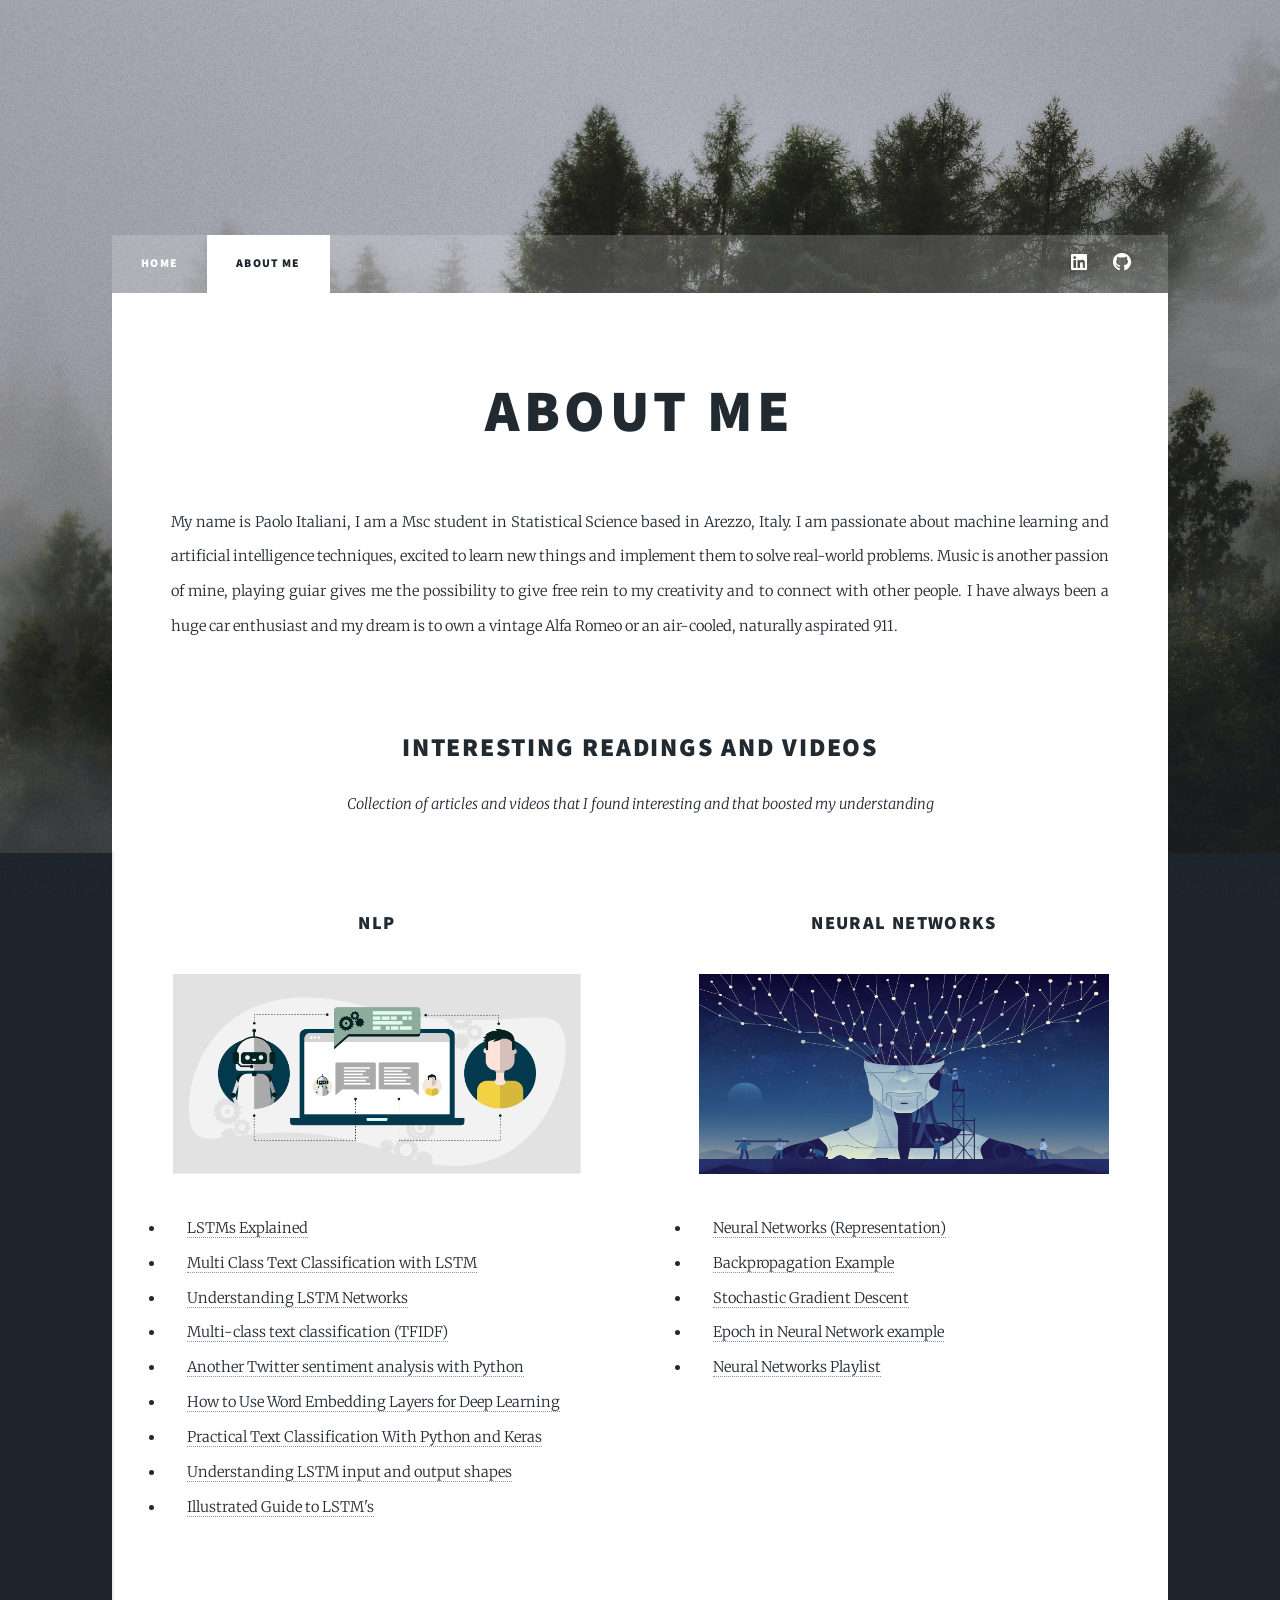
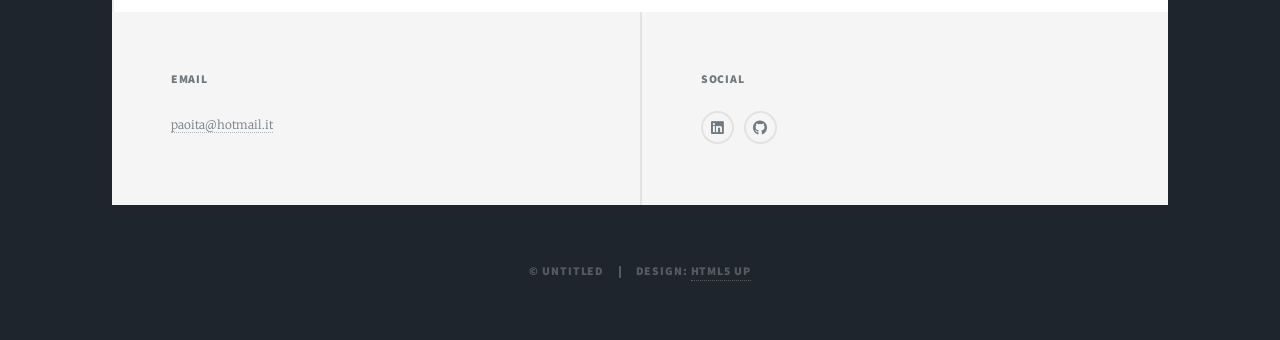
==== about_me.html @ e1da65ba "Add files via upload" ====
<!DOCTYPE HTML>
<html>
	<head>
		<title>About Me</title>
		<meta charset="utf-8" />
		<meta name="viewport" content="width=device-width, initial-scale=1, user-scalable=no" />
		<link rel="stylesheet" href="assets/css/main.css" />
		<noscript><link rel="stylesheet" href="assets/css/noscript.css" /></noscript>
	</head>
	<body class="is-preload">

		<!-- Wrapper -->
			<div id="wrapper">

				<!-- Header -->
					<header id="header">
						
					</header>

				<!-- Nav -->
					<nav id="nav">
						<ul class="links">
							<li><a href="index.html">home</a></li>
							<li  class="active"><a href="about_me.html">about me</a></li>
						</ul>
						<ul class="icons">
							<li><a href="https://www.linkedin.com/in/paolo-italiani-957913203/" class="icon brands fa-linkedin"><span class="label">Linkedin</span></a></li>
							<li><a href="https://github.com/paoloitaliani" class="icon brands fa-github"><span class="label">GitHub</span></a></li>
						</ul>
					</nav>

				<!-- Main -->
					<div id="main">

						<!-- Post -->
							<section class="post">
								<header class="major">
									
									<h2>About me</h2>
                                </header>

                                
                                <style>
                                    .img-container {
                                      text-align: center;
                                    }
                                </style>
                                <p>My name is Paolo Italiani, I am a Msc student in Statistical Science based in Arezzo, Italy. I am passionate about machine learning and artificial intelligence techniques, excited to learn new things and implement them to solve real-world problems. Music is another passion of mine,  playing guiar gives me the possibility to give free rein to my creativity and to connect with other people. I have always been a huge car enthusiast  and my dream is to own a vintage Alfa Romeo or an air-cooled, naturally aspirated 911.</p>
                                
                                
                                
                           </section>

                          

                           <header class="major">
									
                             <h2>interesting readings and videos</h2>
                             <p>Collection of articles and videos that I found interesting and that boosted my understanding</p>
                           </header>

					
						    <section class="posts">
                                
							
								<style>

									img {
										height: 200px; 
										
		
									}
								</style>

								<article>
									<header>
									
									
										
										<h3><a href="text_class.html">NLP<br />
										</a></h3>
									</header>
                                    <a href="#" class="image fit"><img src="images/NLP.png"  alt="" /></a>
                                    <div class="row">
                                        <div class="col-1-medium">
    
                                            
                                            <ul class="row">
                                                <li> <a href="https://medium.com/analytics-vidhya/lstms-explained-a-complete-technically-accurate-conceptual-guide-with-keras-2a650327e8f2">LSTMs Explained</a> </li>
                                                <li> <a href="https://towardsdatascience.com/multi-class-text-classification-with-lstm-using-tensorflow-2-0-d88627c10a35">Multi Class Text Classification with LSTM</a> </li>
                                                <li> <a href="http://colah.github.io/posts/2015-08-Understanding-LSTMs/">Understanding LSTM Networks</a> </li>
                                                <li> <a href="https://www.kaggle.com/selener/multi-class-text-classification-tfidf">Multi-class text classification (TFIDF)</a> </li>
                                                <li> <a href="https://towardsdatascience.com/another-twitter-sentiment-analysis-with-python-part-9-neural-networks-with-tfidf-vectors-using-d0b4af6be6d7">Another Twitter sentiment analysis with Python</a> </li>
                                                <li> <a href="https://machinelearningmastery.com/use-word-embedding-layers-deep-learning-keras/">How to Use Word Embedding Layers for Deep Learning</a> </li>
                                                <li> <a href="https://realpython.com/python-keras-text-classification/#what-is-a-word-embedding">Practical Text Classification With Python and Keras</a> </li>
                                                <li> <a href="https://www.youtube.com/watch?v=CcGf_Uo7NMw&list=LL&index=3&t=596s">Understanding LSTM input and output shapes</a> </li>
                                                <li> <a href="https://www.youtube.com/watch?v=8HyCNIVRbSU">Illustrated Guide to LSTM's</a> </li>
                                                
                                            </ul>
                                        </div>
                                    </div>  
									<ul class="actions special">
                                    </ul>
                                    
                                </article>
                                

                                
                               
								<article>
                                    

                                    <section class="post">
                                        
									<header>
										
										<h3><a href="#">neural networks</a></h3>
									</header>
                                    <a href="#" class="image fit"><img src="images/Neural_Networks.jpg"  alt="" /></a>
                                    <div class="row">
                                        <div class="col-1-medium">
    
                                            
                                            <ul class="row">
                                                <li> <a href="https://www.ritchieng.com/neural-networks-representation/">Neural Networks (Representation)</a> </li>
                                                <li> <a href="https://mattmazur.com/2015/03/17/a-step-by-step-backpropagation-example/">Backpropagation Example</a> </li>
                                                <li> <a href="https://www.youtube.com/watch?v=vMh0zPT0tLI&list=LL&index=5">Stochastic Gradient Descent</a> </li>
                                                <li> <a href="https://www.youtube.com/watch?v=N7_wT3y_8e4&list=LL&index=7">Epoch in Neural Network example</a> </li>


                                                <li> <a href="https://www.youtube.com/playlist?list=PLZHQObOWTQDNU6R1_67000Dx_ZCJB-3pi">Neural Networks Playlist</a></li>


                                            </ul>
                                        </div>
                                    </div>
									<ul class="actions special">
									</ul>
								</article>
								
							</section>

						

					
                    </div>
                    
                

				<!-- Footer -->
                <footer id="footer">
						
							
					
                    <section>
                        <h3>Email</h3>
                        <p><a href="#">paoita@hotmail.it</a></p>
                    </section>
                    <section>
                        <h3>Social</h3>
                        <ul class="icons alt">
                            <li><a href="https://www.linkedin.com/in/paolo-italiani-957913203/" class="icon brands alt fa-linkedin"><span class="label">Linkedin</span></a></li>
                            <li><a href="https://github.com/paoloitaliani" class="icon brands alt fa-github"><span class="label">GitHub</span></a></li>
                        </ul>
                    </section>
                </section>
            </footer>

        <!-- Copyright -->
            <div id="copyright">
                <ul><li>&copy; Untitled</li><li>Design: <a href="https://html5up.net">HTML5 UP</a></li></ul>
            </div>

    </div>

<!-- Scripts -->
    <script src="assets/js/jquery.min.js"></script>
    <script src="assets/js/jquery.scrollex.min.js"></script>
    <script src="assets/js/jquery.scrolly.min.js"></script>
    <script src="assets/js/browser.min.js"></script>
    <script src="assets/js/breakpoints.min.js"></script>
    <script src="assets/js/util.js"></script>
    <script src="assets/js/main.js"></script>
	</body>
</html>
---- assets/css/main.css ----
@import url(fontawesome-all.min.css);
@import url("https://fonts.googleapis.com/css?family=Merriweather:300,700,300italic,700italic|Source+Sans+Pro:900");

/*
	Massively by HTML5 UP
	html5up.net | @ajlkn
	Free for personal and commercial use under the CCA 3.0 license (html5up.net/license)
*/

html, body, div, span, applet, object,
iframe, h1, h2, h3, h4, h5, h6, p, blockquote,
pre, a, abbr, acronym, address, big, cite,
code, del, dfn, em, img, ins, kbd, q, s, samp,
small, strike, strong, sub, sup, tt, var, b,
u, i, center, dl, dt, dd, ol, ul, li, fieldset,
form, label, legend, table, caption, tbody,
tfoot, thead, tr, th, td, article, aside,
canvas, details, embed, figure, figcaption,
footer, header, hgroup, menu, nav, output, ruby,
section, summary, time, mark, audio, video {
	margin: 0;
	padding: 0;
	border: 0;
	font-size: 100%;
	font: inherit;
	vertical-align: baseline;}

article, aside, details, figcaption, figure,
footer, header, hgroup, menu, nav, section {
	display: block;}

body {
	line-height: 1;
}

ol, ul {
	list-style: none;
}

blockquote, q {
	quotes: none;
}

	blockquote:before, blockquote:after, q:before, q:after {
		content: '';
		content: none;
	}

table {
	border-collapse: collapse;
	border-spacing: 0;
}

body {
	-webkit-text-size-adjust: none;
}

mark {
	background-color: transparent;
	color: inherit;
}

input::-moz-focus-inner {
	border: 0;
	padding: 0;
}

input, select, textarea {
	-moz-appearance: none;
	-webkit-appearance: none;
	-ms-appearance: none;
	appearance: none;
}

/* Basic */

	@-ms-viewport {
		width: device-width;
	}

	body {
		-ms-overflow-style: scrollbar;
	}

	@media screen and (max-width: 480px) {

		html, body {
			min-width: 320px;
		}

	}

	html {
		box-sizing: border-box;
	}

	*, *:before, *:after {
		box-sizing: inherit;
	}

	body {
		background-color: #1e252d;
	}

		body.is-preload *, body.is-preload *:before, body.is-preload *:after {
			-moz-animation: none !important;
			-webkit-animation: none !important;
			-ms-animation: none !important;
			animation: none !important;
			-moz-transition: none !important;
			-webkit-transition: none !important;
			-ms-transition: none !important;
			transition: none !important;
		}

/* Type */

	html {
		font-size: 16pt;
	}

		@media screen and (max-width: 1680px) {

			html {
				font-size: 12pt;
			}

		}

		@media screen and (max-width: 1280px) {

			html {
				font-size: 11pt;
			}

		}

		@media screen and (max-width: 360px) {

			html {
				font-size: 10pt;
			}

		}

	body {
		color: #212931;
	}

	body, input, select, textarea {
		font-family: "Merriweather", Georgia, serif;
		font-weight: 300;
		font-size: 1rem;
		line-height: 2.375;
	}

	a {
		-moz-transition: color 0.2s ease-in-out, background-color 0.2s ease-in-out, border-color 0.2s ease-in-out, box-shadow 0.2s ease-in-out;
		-webkit-transition: color 0.2s ease-in-out, background-color 0.2s ease-in-out, border-color 0.2s ease-in-out, box-shadow 0.2s ease-in-out;
		-ms-transition: color 0.2s ease-in-out, background-color 0.2s ease-in-out, border-color 0.2s ease-in-out, box-shadow 0.2s ease-in-out;
		transition: color 0.2s ease-in-out, background-color 0.2s ease-in-out, border-color 0.2s ease-in-out, box-shadow 0.2s ease-in-out;
		border-bottom: dotted 1px;
		text-decoration: none;
	}

		a:hover {
			border-bottom-color: transparent;
		}

	strong, b {
		font-weight: 600;
	}

	em, i {
		font-style: italic;
	}

	p {
		text-align: justify;
		margin: 0 0 2rem 0;
	}

	h1, h2, h3, h4, h5, h6 {
		font-family: "Source Sans Pro", Helvetica, sans-serif;
		font-weight: 900;
		line-height: 1.5;
		letter-spacing: 0.075em;
		text-transform: uppercase;
		margin: 0 0 1rem 0;
	}

		h1 a, h2 a, h3 a, h4 a, h5 a, h6 a {
			border-bottom: 0;
			color: inherit;
			text-decoration: none;
		}

	h1 {
		font-size: 4rem;
		line-height: 1.1;
		margin: 0 0 2rem 0;
	}

	h2 {
		font-size: 1.75rem;
		line-height: 1.3;
		margin: 0 0 1.5rem 0;
	}

	h3 {
		font-size: 1.25rem;
		margin: 0 0 1.5rem 0;
	}

	h4 {
		font-size: 1rem;
	}

	h5 {
		font-size: 0.9rem;
	}

	h6 {
		font-size: 0.8rem;
	}

	sub {
		font-size: 0.8rem;
		position: relative;
		top: 0.5rem;
	}

	sup {
		font-size: 0.8rem;
		position: relative;
		top: -0.5rem;
	}

	blockquote {
		border-left: solid 4px;
		font-style: italic;
		margin: 0 0 2rem 0;
		padding: 0.5rem 0 0.5rem 2rem;
	}

	code {
		border: solid 2px;
		font-family: "Courier New", monospace;
		font-size: 0.9rem;
		margin: 0 0.25rem;
		padding: 0.25rem 0.65rem;
	}

	pre {
		-webkit-overflow-scrolling: touch;
		font-family: "Courier New", monospace;
		font-size: 0.9rem;
		margin: 0 0 2rem 0;
	}

		pre code {
			display: block;
			line-height: 1.75;
			padding: 1rem 1.5rem;
			overflow-x: auto;
		}

	hr {
		border: 0;
		border-bottom: solid 2px;
		margin: 3rem 0;
	}

		hr.major {
			margin: 5rem 0;
		}

	.align-left {
		text-align: left;
	}

	.align-center {
		text-align: center;
	}

	.align-right {
		text-align: right;
	}

	input, select, textarea {
		color: #212931;
	}

	a {
		color: #212931;
		border-bottom-color: rgba(33, 41, 49, 0.5);
	}

		a:hover {
			border-bottom-color: transparent;
			color: #18bfef !important;
		}

	strong, b {
		color: #212931;
	}

	h1, h2, h3, h4, h5, h6 {
		color: #212931;
	}

	blockquote {
		border-left-color: #eeeeee;
	}

	code {
		background: rgba(220, 220, 220, 0.25);
		border-color: #eeeeee;
	}

	hr {
		border-bottom-color: #eeeeee;
	}

/* Row */

	.row {
		display: flex;
		flex-wrap: wrap;
		box-sizing: border-box;
		align-items: stretch;
	}

		.row > * {
			box-sizing: border-box;
		}

		.row.gtr-uniform > * > :last-child {
			margin-bottom: 0;
		}

		.row.aln-left {
			justify-content: flex-start;
		}

		.row.aln-center {
			justify-content: center;
		}

		.row.aln-right {
			justify-content: flex-end;
		}

		.row.aln-top {
			align-items: flex-start;
		}

		.row.aln-middle {
			align-items: center;
		}

		.row.aln-bottom {
			align-items: flex-end;
		}

		.row > .imp {
			order: -1;
		}

		

		.row.gtr-0 {
			margin-top: 0;
			margin-left: 0rem;
		}

			.row.gtr-0 > * {
				padding: 0 0 0 0rem;
			}

			.row.gtr-0.gtr-uniform {
				margin-top: 0rem;
			}

				.row.gtr-0.gtr-uniform > * {
					padding-top: 0rem;
				}

		.row.gtr-25 {
			margin-top: 0;
			margin-left: -0.375rem;
		}

			.row.gtr-25 > * {
				padding: 0 0 0 0.375rem;
			}

			.row.gtr-25.gtr-uniform {
				margin-top: -0.375rem;
			}

				.row.gtr-25.gtr-uniform > * {
					padding-top: 0.375rem;
				}

		.row.gtr-50 {
			margin-top: 0;
			margin-left: -0.75rem;
		}

			.row.gtr-50 > * {
				padding: 0 0 0 0.75rem;
			}

			.row.gtr-50.gtr-uniform {
				margin-top: -0.75rem;
			}

				.row.gtr-50.gtr-uniform > * {
					padding-top: 0.75rem;
				}

		.row {
			margin-top: 0;
			margin-left: -1.5rem;
		}

			.row > * {
				padding: 0 0 0 1.5rem;
			}

			.row.gtr-uniform {
				margin-top: -1.5rem;
			}

				.row.gtr-uniform > * {
					padding-top: 1.5rem;
				}

		.row.gtr-150 {
			margin-top: 0;
			margin-left: -2.25rem;
		}

			.row.gtr-150 > * {
				padding: 0 0 0 2.25rem;
			}

			.row.gtr-150.gtr-uniform {
				margin-top: -2.25rem;
			}

				.row.gtr-150.gtr-uniform > * {
					padding-top: 2.25rem;
				}

		.row.gtr-200 {
			margin-top: 0;
			margin-left: -3rem;
		}

			.row.gtr-200 > * {
				padding: 0 0 0 3rem;
			}

			.row.gtr-200.gtr-uniform {
				margin-top: -3rem;
			}

				.row.gtr-200.gtr-uniform > * {
					padding-top: 3rem;
				}

		@media screen and (max-width: 1680px) {

			.row {
				display: flex;
				flex-wrap: wrap;
				box-sizing: border-box;
				align-items: stretch;
			}

				.row > * {
					box-sizing: border-box;
				}

				.row.gtr-uniform > * > :last-child {
					margin-bottom: 0;
				}

				.row.aln-left {
					justify-content: flex-start;
				}

				.row.aln-center {
					justify-content: center;
				}

				.row.aln-right {
					justify-content: flex-end;
				}

				.row.aln-top {
					align-items: flex-start;
				}

				.row.aln-middle {
					align-items: center;
				}

				.row.aln-bottom {
					align-items: flex-end;
				}

				.row > .imp-xlarge {
					order: -1;
				}

				.row > .col-1-xlarge {
					width: 8.33333%;
				}

				.row > .off-1-xlarge {
					margin-left: 8.33333%;
				}

				.row > .col-2-xlarge {
					width: 16.66667%;
				}

				.row > .off-2-xlarge {
					margin-left: 16.66667%;
				}

				.row > .col-3-xlarge {
					width: 25%;
				}

				.row > .off-3-xlarge {
					margin-left: 25%;
				}

				.row > .col-4-xlarge {
					width: 33.33333%;
				}

				.row > .off-4-xlarge {
					margin-left: 33.33333%;
				}

				.row > .col-5-xlarge {
					width: 41.66667%;
				}

				.row > .off-5-xlarge {
					margin-left: 41.66667%;
				}

				.row > .col-6-xlarge {
					width: 50%;
				}

				.row > .off-6-xlarge {
					margin-left: 50%;
				}

				.row > .col-7-xlarge {
					width: 58.33333%;
				}

				.row > .off-7-xlarge {
					margin-left: 58.33333%;
				}

				.row > .col-8-xlarge {
					width: 66.66667%;
				}

				.row > .off-8-xlarge {
					margin-left: 66.66667%;
				}

				.row > .col-9-xlarge {
					width: 75%;
				}

				.row > .off-9-xlarge {
					margin-left: 75%;
				}

				.row > .col-10-xlarge {
					width: 83.33333%;
				}

				.row > .off-10-xlarge {
					margin-left: 83.33333%;
				}

				.row > .col-11-xlarge {
					width: 91.66667%;
				}

				.row > .off-11-xlarge {
					margin-left: 91.66667%;
				}

				.row > .col-12-xlarge {
					width: 100%;
				}

				.row > .off-12-xlarge {
					margin-left: 100%;
				}

				.row.gtr-0 {
					margin-top: 0;
					margin-left: 0rem;
				}

					.row.gtr-0 > * {
						padding: 0 0 0 0rem;
					}

					.row.gtr-0.gtr-uniform {
						margin-top: 0rem;
					}

						.row.gtr-0.gtr-uniform > * {
							padding-top: 0rem;
						}

				.row.gtr-25 {
					margin-top: 0;
					margin-left: -0.375rem;
				}

					.row.gtr-25 > * {
						padding: 0 0 0 0.375rem;
					}

					.row.gtr-25.gtr-uniform {
						margin-top: -0.375rem;
					}

						.row.gtr-25.gtr-uniform > * {
							padding-top: 0.375rem;
						}

				.row.gtr-50 {
					margin-top: 0;
					margin-left: -0.75rem;
				}

					.row.gtr-50 > * {
						padding: 0 0 0 0.75rem;
					}

					.row.gtr-50.gtr-uniform {
						margin-top: -0.75rem;
					}

						.row.gtr-50.gtr-uniform > * {
							padding-top: 0.75rem;
						}

				.row {
					margin-top: 0;
					margin-left: -1.5rem;
				}

					.row > * {
						padding: 0 0 0 1.5rem;
					}

					.row.gtr-uniform {
						margin-top: -1.5rem;
					}

						.row.gtr-uniform > * {
							padding-top: 1.5rem;
						}

				.row.gtr-150 {
					margin-top: 0;
					margin-left: -2.25rem;
				}

					.row.gtr-150 > * {
						padding: 0 0 0 2.25rem;
					}

					.row.gtr-150.gtr-uniform {
						margin-top: -2.25rem;
					}

						.row.gtr-150.gtr-uniform > * {
							padding-top: 2.25rem;
						}

				.row.gtr-200 {
					margin-top: 0;
					margin-left: -3rem;
				}

					.row.gtr-200 > * {
						padding: 0 0 0 3rem;
					}

					.row.gtr-200.gtr-uniform {
						margin-top: -3rem;
					}

						.row.gtr-200.gtr-uniform > * {
							padding-top: 3rem;
						}

		}

		@media screen and (max-width: 1280px) {

			.row {
				display: flex;
				flex-wrap: wrap;
				box-sizing: border-box;
				align-items: stretch;
			}

				.row > * {
					box-sizing: border-box;
				}

				.row.gtr-uniform > * > :last-child {
					margin-bottom: 0;
				}

				.row.aln-left {
					justify-content: flex-start;
				}

				.row.aln-center {
					justify-content: center;
				}

				.row.aln-right {
					justify-content: flex-end;
				}

				.row.aln-top {
					align-items: flex-start;
				}

				.row.aln-middle {
					align-items: center;
				}

				.row.aln-bottom {
					align-items: flex-end;
				}

				.row > .imp-large {
					order: -1;
				}

				.row > .col-1-large {
					width: 8.33333%;
				}

				.row > .off-1-large {
					margin-left: 8.33333%;
				}

				.row > .col-2-large {
					width: 16.66667%;
				}

				.row > .off-2-large {
					margin-left: 16.66667%;
				}

				.row > .col-3-large {
					width: 25%;
				}

				.row > .off-3-large {
					margin-left: 25%;
				}

				.row > .col-4-large {
					width: 33.33333%;
				}

				.row > .off-4-large {
					margin-left: 33.33333%;
				}

				.row > .col-5-large {
					width: 41.66667%;
				}

				.row > .off-5-large {
					margin-left: 41.66667%;
				}

				.row > .col-6-large {
					width: 50%;
				}

				.row > .off-6-large {
					margin-left: 50%;
				}

				.row > .col-7-large {
					width: 58.33333%;
				}

				.row > .off-7-large {
					margin-left: 58.33333%;
				}

				.row > .col-8-large {
					width: 66.66667%;
				}

				.row > .off-8-large {
					margin-left: 66.66667%;
				}

				.row > .col-9-large {
					width: 75%;
				}

				.row > .off-9-large {
					margin-left: 75%;
				}

				.row > .col-10-large {
					width: 83.33333%;
				}

				.row > .off-10-large {
					margin-left: 83.33333%;
				}

				.row > .col-11-large {
					width: 91.66667%;
				}

				.row > .off-11-large {
					margin-left: 91.66667%;
				}

				.row > .col-12-large {
					width: 100%;
				}

				.row > .off-12-large {
					margin-left: 100%;
				}

				.row.gtr-0 {
					margin-top: 0;
					margin-left: 0rem;
				}

					.row.gtr-0 > * {
						padding: 0 0 0 0rem;
					}

					.row.gtr-0.gtr-uniform {
						margin-top: 0rem;
					}

						.row.gtr-0.gtr-uniform > * {
							padding-top: 0rem;
						}

				.row.gtr-25 {
					margin-top: 0;
					margin-left: -0.375rem;
				}

					.row.gtr-25 > * {
						padding: 0 0 0 0.375rem;
					}

					.row.gtr-25.gtr-uniform {
						margin-top: -0.375rem;
					}

						.row.gtr-25.gtr-uniform > * {
							padding-top: 0.375rem;
						}

				.row.gtr-50 {
					margin-top: 0;
					margin-left: -0.75rem;
				}

					.row.gtr-50 > * {
						padding: 0 0 0 0.75rem;
					}

					.row.gtr-50.gtr-uniform {
						margin-top: -0.75rem;
					}

						.row.gtr-50.gtr-uniform > * {
							padding-top: 0.75rem;
						}

				.row {
					margin-top: 0;
					margin-left: -1.5rem;
				}

					.row > * {
						padding: 0 0 0 1.5rem;
					}

					.row.gtr-uniform {
						margin-top: -1.5rem;
					}

						.row.gtr-uniform > * {
							padding-top: 1.5rem;
						}

				.row.gtr-150 {
					margin-top: 0;
					margin-left: -2.25rem;
				}

					.row.gtr-150 > * {
						padding: 0 0 0 2.25rem;
					}

					.row.gtr-150.gtr-uniform {
						margin-top: -2.25rem;
					}

						.row.gtr-150.gtr-uniform > * {
							padding-top: 2.25rem;
						}

				.row.gtr-200 {
					margin-top: 0;
					margin-left: -3rem;
				}

					.row.gtr-200 > * {
						padding: 0 0 0 3rem;
					}

					.row.gtr-200.gtr-uniform {
						margin-top: -3rem;
					}

						.row.gtr-200.gtr-uniform > * {
							padding-top: 3rem;
						}

		}

		@media screen and (max-width: 980px) {

			.row {
				display: flex;
				flex-wrap: wrap;
				box-sizing: border-box;
				align-items: stretch;
			}

				.row > * {
					box-sizing: border-box;
				}

				.row.gtr-uniform > * > :last-child {
					margin-bottom: 0;
				}

				.row.aln-left {
					justify-content: flex-start;
				}

				.row.aln-center {
					justify-content: center;
				}

				.row.aln-right {
					justify-content: flex-end;
				}

				.row.aln-top {
					align-items: flex-start;
				}

				.row.aln-middle {
					align-items: center;
				}

				.row.aln-bottom {
					align-items: flex-end;
				}

				.row > .imp-medium {
					order: -1;
				}

				.row > .col-1-medium {
					width: 8.33333%;
				}

				.row > .off-1-medium {
					margin-left: 8.33333%;
				}

				.row > .col-2-medium {
					width: 16.66667%;
				}

				.row > .off-2-medium {
					margin-left: 16.66667%;
				}

				.row > .col-3-medium {
					width: 25%;
				}

				.row > .off-3-medium {
					margin-left: 25%;
				}

				.row > .col-4-medium {
					width: 33.33333%;
				}

				.row > .off-4-medium {
					margin-left: 33.33333%;
				}

				.row > .col-5-medium {
					width: 41.66667%;
				}

				.row > .off-5-medium {
					margin-left: 41.66667%;
				}

				.row > .col-6-medium {
					width: 50%;
				}

				.row > .off-6-medium {
					margin-left: 50%;
				}

				.row > .col-7-medium {
					width: 58.33333%;
				}

				.row > .off-7-medium {
					margin-left: 58.33333%;
				}

				.row > .col-8-medium {
					width: 66.66667%;
				}

				.row > .off-8-medium {
					margin-left: 66.66667%;
				}

				.row > .col-9-medium {
					width: 75%;
				}

				.row > .off-9-medium {
					margin-left: 75%;
				}

				.row > .col-10-medium {
					width: 83.33333%;
				}

				.row > .off-10-medium {
					margin-left: 83.33333%;
				}

				.row > .col-11-medium {
					width: 91.66667%;
				}

				.row > .off-11-medium {
					margin-left: 91.66667%;
				}

				.row > .col-12-medium {
					width: 100%;
				}

				.row > .off-12-medium {
					margin-left: 100%;
				}

				.row.gtr-0 {
					margin-top: 0;
					margin-left: 0rem;
				}

					.row.gtr-0 > * {
						padding: 0 0 0 0rem;
					}

					.row.gtr-0.gtr-uniform {
						margin-top: 0rem;
					}

						.row.gtr-0.gtr-uniform > * {
							padding-top: 0rem;
						}

				.row.gtr-25 {
					margin-top: 0;
					margin-left: -0.375rem;
				}

					.row.gtr-25 > * {
						padding: 0 0 0 0.375rem;
					}

					.row.gtr-25.gtr-uniform {
						margin-top: -0.375rem;
					}

						.row.gtr-25.gtr-uniform > * {
							padding-top: 0.375rem;
						}

				.row.gtr-50 {
					margin-top: 0;
					margin-left: -0.75rem;
				}

					.row.gtr-50 > * {
						padding: 0 0 0 0.75rem;
					}

					.row.gtr-50.gtr-uniform {
						margin-top: -0.75rem;
					}

						.row.gtr-50.gtr-uniform > * {
							padding-top: 0.75rem;
						}

				.row {
					margin-top: 0;
					margin-left: -1.5rem;
				}

					.row > * {
						padding: 0 0 0 1.5rem;
					}

					.row.gtr-uniform {
						margin-top: -1.5rem;
					}

						.row.gtr-uniform > * {
							padding-top: 1.5rem;
						}

				.row.gtr-150 {
					margin-top: 0;
					margin-left: -2.25rem;
				}

					.row.gtr-150 > * {
						padding: 0 0 0 2.25rem;
					}

					.row.gtr-150.gtr-uniform {
						margin-top: -2.25rem;
					}

						.row.gtr-150.gtr-uniform > * {
							padding-top: 2.25rem;
						}

				.row.gtr-200 {
					margin-top: 0;
					margin-left: -3rem;
				}

					.row.gtr-200 > * {
						padding: 0 0 0 3rem;
					}

					.row.gtr-200.gtr-uniform {
						margin-top: -3rem;
					}

						.row.gtr-200.gtr-uniform > * {
							padding-top: 3rem;
						}

		}

		@media screen and (max-width: 736px) {

			.row {
				display: flex;
				flex-wrap: wrap;
				box-sizing: border-box;
				align-items: stretch;
			}

				.row > * {
					box-sizing: border-box;
				}

				.row.gtr-uniform > * > :last-child {
					margin-bottom: 0;
				}

				.row.aln-left {
					justify-content: flex-start;
				}

				.row.aln-center {
					justify-content: center;
				}

				.row.aln-right {
					justify-content: flex-end;
				}

				.row.aln-top {
					align-items: flex-start;
				}

				.row.aln-middle {
					align-items: center;
				}

				.row.aln-bottom {
					align-items: flex-end;
				}

				.row > .imp-small {
					order: -1;
				}

				.row > .col-1-small {
					width: 8.33333%;
				}

				.row > .off-1-small {
					margin-left: 8.33333%;
				}

				.row > .col-2-small {
					width: 16.66667%;
				}

				.row > .off-2-small {
					margin-left: 16.66667%;
				}

				.row > .col-3-small {
					width: 25%;
				}

				.row > .off-3-small {
					margin-left: 25%;
				}

				.row > .col-4-small {
					width: 33.33333%;
				}

				.row > .off-4-small {
					margin-left: 33.33333%;
				}

				.row > .col-5-small {
					width: 41.66667%;
				}

				.row > .off-5-small {
					margin-left: 41.66667%;
				}

				.row > .col-6-small {
					width: 50%;
				}

				.row > .off-6-small {
					margin-left: 50%;
				}

				.row > .col-7-small {
					width: 58.33333%;
				}

				.row > .off-7-small {
					margin-left: 58.33333%;
				}

				.row > .col-8-small {
					width: 66.66667%;
				}

				.row > .off-8-small {
					margin-left: 66.66667%;
				}

				.row > .col-9-small {
					width: 75%;
				}

				.row > .off-9-small {
					margin-left: 75%;
				}

				.row > .col-10-small {
					width: 83.33333%;
				}

				.row > .off-10-small {
					margin-left: 83.33333%;
				}

				.row > .col-11-small {
					width: 91.66667%;
				}

				.row > .off-11-small {
					margin-left: 91.66667%;
				}

				.row > .col-12-small {
					width: 100%;
				}

				.row > .off-12-small {
					margin-left: 100%;
				}

				.row.gtr-0 {
					margin-top: 0;
					margin-left: 0rem;
				}

					.row.gtr-0 > * {
						padding: 0 0 0 0rem;
					}

					.row.gtr-0.gtr-uniform {
						margin-top: 0rem;
					}

						.row.gtr-0.gtr-uniform > * {
							padding-top: 0rem;
						}

				.row.gtr-25 {
					margin-top: 0;
					margin-left: -0.375rem;
				}

					.row.gtr-25 > * {
						padding: 0 0 0 0.375rem;
					}

					.row.gtr-25.gtr-uniform {
						margin-top: -0.375rem;
					}

						.row.gtr-25.gtr-uniform > * {
							padding-top: 0.375rem;
						}

				.row.gtr-50 {
					margin-top: 0;
					margin-left: -0.75rem;
				}

					.row.gtr-50 > * {
						padding: 0 0 0 0.75rem;
					}

					.row.gtr-50.gtr-uniform {
						margin-top: -0.75rem;
					}

						.row.gtr-50.gtr-uniform > * {
							padding-top: 0.75rem;
						}

				.row {
					margin-top: 0;
					margin-left: -1.5rem;
				}

					.row > * {
						padding: 0 0 0 1.5rem;
					}

					.row.gtr-uniform {
						margin-top: -1.5rem;
					}

						.row.gtr-uniform > * {
							padding-top: 1.5rem;
						}

				.row.gtr-150 {
					margin-top: 0;
					margin-left: -2.25rem;
				}

					.row.gtr-150 > * {
						padding: 0 0 0 2.25rem;
					}

					.row.gtr-150.gtr-uniform {
						margin-top: -2.25rem;
					}

						.row.gtr-150.gtr-uniform > * {
							padding-top: 2.25rem;
						}

				.row.gtr-200 {
					margin-top: 0;
					margin-left: -3rem;
				}

					.row.gtr-200 > * {
						padding: 0 0 0 3rem;
					}

					.row.gtr-200.gtr-uniform {
						margin-top: -3rem;
					}

						.row.gtr-200.gtr-uniform > * {
							padding-top: 3rem;
						}

		}

		@media screen and (max-width: 480px) {

			.row {
				display: flex;
				flex-wrap: wrap;
				box-sizing: border-box;
				align-items: stretch;
			}

				.row > * {
					box-sizing: border-box;
				}

				.row.gtr-uniform > * > :last-child {
					margin-bottom: 0;
				}

				.row.aln-left {
					justify-content: flex-start;
				}

				.row.aln-center {
					justify-content: center;
				}

				.row.aln-right {
					justify-content: flex-end;
				}

				.row.aln-top {
					align-items: flex-start;
				}

				.row.aln-middle {
					align-items: center;
				}

				.row.aln-bottom {
					align-items: flex-end;
				}

				.row > .imp-xsmall {
					order: -1;
				}

				.row > .col-1-xsmall {
					width: 8.33333%;
				}

				.row > .off-1-xsmall {
					margin-left: 8.33333%;
				}

				.row > .col-2-xsmall {
					width: 16.66667%;
				}

				.row > .off-2-xsmall {
					margin-left: 16.66667%;
				}

				.row > .col-3-xsmall {
					width: 25%;
				}

				.row > .off-3-xsmall {
					margin-left: 25%;
				}

				.row > .col-4-xsmall {
					width: 33.33333%;
				}

				.row > .off-4-xsmall {
					margin-left: 33.33333%;
				}

				.row > .col-5-xsmall {
					width: 41.66667%;
				}

				.row > .off-5-xsmall {
					margin-left: 41.66667%;
				}

				.row > .col-6-xsmall {
					width: 50%;
				}

				.row > .off-6-xsmall {
					margin-left: 50%;
				}

				.row > .col-7-xsmall {
					width: 58.33333%;
				}

				.row > .off-7-xsmall {
					margin-left: 58.33333%;
				}

				.row > .col-8-xsmall {
					width: 66.66667%;
				}

				.row > .off-8-xsmall {
					margin-left: 66.66667%;
				}

				.row > .col-9-xsmall {
					width: 75%;
				}

				.row > .off-9-xsmall {
					margin-left: 75%;
				}

				.row > .col-10-xsmall {
					width: 83.33333%;
				}

				.row > .off-10-xsmall {
					margin-left: 83.33333%;
				}

				.row > .col-11-xsmall {
					width: 91.66667%;
				}

				.row > .off-11-xsmall {
					margin-left: 91.66667%;
				}

				.row > .col-12-xsmall {
					width: 100%;
				}

				.row > .off-12-xsmall {
					margin-left: 100%;
				}

				.row.gtr-0 {
					margin-top: 0;
					margin-left: 0rem;
				}

					.row.gtr-0 > * {
						padding: 0 0 0 0rem;
					}

					.row.gtr-0.gtr-uniform {
						margin-top: 0rem;
					}

						.row.gtr-0.gtr-uniform > * {
							padding-top: 0rem;
						}

				.row.gtr-25 {
					margin-top: 0;
					margin-left: -0.375rem;
				}

					.row.gtr-25 > * {
						padding: 0 0 0 0.375rem;
					}

					.row.gtr-25.gtr-uniform {
						margin-top: -0.375rem;
					}

						.row.gtr-25.gtr-uniform > * {
							padding-top: 0.375rem;
						}

				.row.gtr-50 {
					margin-top: 0;
					margin-left: -0.75rem;
				}

					.row.gtr-50 > * {
						padding: 0 0 0 0.75rem;
					}

					.row.gtr-50.gtr-uniform {
						margin-top: -0.75rem;
					}

						.row.gtr-50.gtr-uniform > * {
							padding-top: 0.75rem;
						}

				.row {
					margin-top: 0;
					margin-left: -1.5rem;
				}

					.row > * {
						padding: 0 0 0 1.5rem;
					}

					.row.gtr-uniform {
						margin-top: -1.5rem;
					}

						.row.gtr-uniform > * {
							padding-top: 1.5rem;
						}

				.row.gtr-150 {
					margin-top: 0;
					margin-left: -2.25rem;
				}

					.row.gtr-150 > * {
						padding: 0 0 0 2.25rem;
					}

					.row.gtr-150.gtr-uniform {
						margin-top: -2.25rem;
					}

						.row.gtr-150.gtr-uniform > * {
							padding-top: 2.25rem;
						}

				.row.gtr-200 {
					margin-top: 0;
					margin-left: -3rem;
				}

					.row.gtr-200 > * {
						padding: 0 0 0 3rem;
					}

					.row.gtr-200.gtr-uniform {
						margin-top: -3rem;
					}

						.row.gtr-200.gtr-uniform > * {
							padding-top: 3rem;
						}

		}

		@media screen and (max-width: 360px) {

			.row {
				display: flex;
				flex-wrap: wrap;
				box-sizing: border-box;
				align-items: stretch;
			}

				.row > * {
					box-sizing: border-box;
				}

				.row.gtr-uniform > * > :last-child {
					margin-bottom: 0;
				}

				.row.aln-left {
					justify-content: flex-start;
				}

				.row.aln-center {
					justify-content: center;
				}

				.row.aln-right {
					justify-content: flex-end;
				}

				.row.aln-top {
					align-items: flex-start;
				}

				.row.aln-middle {
					align-items: center;
				}

				.row.aln-bottom {
					align-items: flex-end;
				}

				.row > .imp-xxsmall {
					order: -1;
				}

				.row > .col-1-xxsmall {
					width: 8.33333%;
				}

				.row > .off-1-xxsmall {
					margin-left: 8.33333%;
				}

				.row > .col-2-xxsmall {
					width: 16.66667%;
				}

				.row > .off-2-xxsmall {
					margin-left: 16.66667%;
				}

				.row > .col-3-xxsmall {
					width: 25%;
				}

				.row > .off-3-xxsmall {
					margin-left: 25%;
				}

				.row > .col-4-xxsmall {
					width: 33.33333%;
				}

				.row > .off-4-xxsmall {
					margin-left: 33.33333%;
				}

				.row > .col-5-xxsmall {
					width: 41.66667%;
				}

				.row > .off-5-xxsmall {
					margin-left: 41.66667%;
				}

				.row > .col-6-xxsmall {
					width: 50%;
				}

				.row > .off-6-xxsmall {
					margin-left: 50%;
				}

				.row > .col-7-xxsmall {
					width: 58.33333%;
				}

				.row > .off-7-xxsmall {
					margin-left: 58.33333%;
				}

				.row > .col-8-xxsmall {
					width: 66.66667%;
				}

				.row > .off-8-xxsmall {
					margin-left: 66.66667%;
				}

				.row > .col-9-xxsmall {
					width: 75%;
				}

				.row > .off-9-xxsmall {
					margin-left: 75%;
				}

				.row > .col-10-xxsmall {
					width: 83.33333%;
				}

				.row > .off-10-xxsmall {
					margin-left: 83.33333%;
				}

				.row > .col-11-xxsmall {
					width: 91.66667%;
				}

				.row > .off-11-xxsmall {
					margin-left: 91.66667%;
				}

				.row > .col-12-xxsmall {
					width: 100%;
				}

				.row > .off-12-xxsmall {
					margin-left: 100%;
				}

				.row.gtr-0 {
					margin-top: 0;
					margin-left: 0rem;
				}

					.row.gtr-0 > * {
						padding: 0 0 0 0rem;
					}

					.row.gtr-0.gtr-uniform {
						margin-top: 0rem;
					}

						.row.gtr-0.gtr-uniform > * {
							padding-top: 0rem;
						}

				.row.gtr-25 {
					margin-top: 0;
					margin-left: -0.375rem;
				}

					.row.gtr-25 > * {
						padding: 0 0 0 0.375rem;
					}

					.row.gtr-25.gtr-uniform {
						margin-top: -0.375rem;
					}

						.row.gtr-25.gtr-uniform > * {
							padding-top: 0.375rem;
						}

				.row.gtr-50 {
					margin-top: 0;
					margin-left: -0.75rem;
				}

					.row.gtr-50 > * {
						padding: 0 0 0 0.75rem;
					}

					.row.gtr-50.gtr-uniform {
						margin-top: -0.75rem;
					}

						.row.gtr-50.gtr-uniform > * {
							padding-top: 0.75rem;
						}

				.row {
					margin-top: 0;
					margin-left: -1.5rem;
				}

					.row > * {
						padding: 0 0 0 1.5rem;
					}

					.row.gtr-uniform {
						margin-top: -1.5rem;
					}

						.row.gtr-uniform > * {
							padding-top: 1.5rem;
						}

				.row.gtr-150 {
					margin-top: 0;
					margin-left: -2.25rem;
				}

					.row.gtr-150 > * {
						padding: 0 0 0 2.25rem;
					}

					.row.gtr-150.gtr-uniform {
						margin-top: -2.25rem;
					}

						.row.gtr-150.gtr-uniform > * {
							padding-top: 2.25rem;
						}

				.row.gtr-200 {
					margin-top: 0;
					margin-left: -3rem;
				}

					.row.gtr-200 > * {
						padding: 0 0 0 3rem;
					}

					.row.gtr-200.gtr-uniform {
						margin-top: -3rem;
					}

						.row.gtr-200.gtr-uniform > * {
							padding-top: 3rem;
						}

		}

/* Box */

	.box {
		border: solid 2px;
		margin-bottom: 2rem;
		padding: 1.5rem;
	}

		.box > :last-child,
		.box > :last-child > :last-child,
		.box > :last-child > :last-child > :last-child {
			margin-bottom: 0;
		}

		.box.alt {
			border: 0;
			border-radius: 0;
			padding: 0;
		}

	.box {
		border-color: #eeeeee;
	}

/* Button */

	input[type="submit"],
	input[type="reset"],
	input[type="button"],
	button,
	.button {
		-moz-appearance: none;
		-webkit-appearance: none;
		-ms-appearance: none;
		appearance: none;
		-moz-transition: background-color 0.2s ease-in-out, box-shadow 0.2s ease-in-out, color 0.2s ease-in-out;
		-webkit-transition: background-color 0.2s ease-in-out, box-shadow 0.2s ease-in-out, color 0.2s ease-in-out;
		-ms-transition: background-color 0.2s ease-in-out, box-shadow 0.2s ease-in-out, color 0.2s ease-in-out;
		transition: background-color 0.2s ease-in-out, box-shadow 0.2s ease-in-out, color 0.2s ease-in-out;
		border: 0;
		border-radius: 0;
		cursor: pointer;
		display: inline-block;
		font-family: "Source Sans Pro", Helvetica, sans-serif;
		font-size: 0.8rem;
		font-weight: 900;
		letter-spacing: 0.075em;
		height: 3rem;
		line-height: 3rem;
		padding: 0 2rem;
		text-align: center;
		text-decoration: none;
		text-transform: uppercase;
		white-space: nowrap;
	}

		input[type="submit"].icon:before,
		input[type="reset"].icon:before,
		input[type="button"].icon:before,
		button.icon:before,
		.button.icon:before {
			margin-right: 0.5rem;
		}

		input[type="submit"].icon.solo,
		input[type="reset"].icon.solo,
		input[type="button"].icon.solo,
		button.icon.solo,
		.button.icon.solo {
			position: relative;
			width: 4rem;
			height: 4rem;
			line-height: 4rem;
			border-radius: 4rem;
			text-indent: 4rem;
			overflow: hidden;
			padding: 0;
			white-space: nowrap;
		}

			input[type="submit"].icon.solo:before,
			input[type="reset"].icon.solo:before,
			input[type="button"].icon.solo:before,
			button.icon.solo:before,
			.button.icon.solo:before {
				position: absolute;
				display: block;
				top: 0;
				left: 0;
				width: inherit;
				height: inherit;
				line-height: inherit;
				font-size: 1.25rem;
				margin-right: 0;
				text-align: center;
				text-indent: 0;
			}

		input[type="submit"].fit,
		input[type="reset"].fit,
		input[type="button"].fit,
		button.fit,
		.button.fit {
			width: 100%;
		}

		input[type="submit"].small,
		input[type="reset"].small,
		input[type="button"].small,
		button.small,
		.button.small {
			font-size: 0.7rem;
			height: 2.5rem;
			line-height: 2.5rem;
			padding: 0 1.5rem;
		}

		input[type="submit"].large,
		input[type="reset"].large,
		input[type="button"].large,
		button.large,
		.button.large {
			font-size: 0.9rem;
			height: 3.5rem;
			line-height: 3.5rem;
			padding: 0 2.75rem;
		}

		@media screen and (max-width: 980px) {

			input[type="submit"],
			input[type="reset"],
			input[type="button"],
			button,
			.button {
				font-size: 0.9rem;
				height: 3.25rem;
				line-height: 3.25rem;
			}

				input[type="submit"].large,
				input[type="reset"].large,
				input[type="button"].large,
				button.large,
				.button.large {
					font-size: 1rem;
					height: 3.75rem;
					line-height: 3.75rem;
				}

		}

		input[type="submit"].disabled, input[type="submit"]:disabled,
		input[type="reset"].disabled,
		input[type="reset"]:disabled,
		input[type="button"].disabled,
		input[type="button"]:disabled,
		button.disabled,
		button:disabled,
		.button.disabled,
		.button:disabled {
			pointer-events: none;
			opacity: 0.25;
		}

	input[type="submit"],
	input[type="reset"],
	input[type="button"],
	button,
	.button {
		background-color: transparent;
		box-shadow: inset 0 0 0 2px #212931;
		color: #212931 !important;
	}

		input[type="submit"]:hover,
		input[type="reset"]:hover,
		input[type="button"]:hover,
		button:hover,
		.button:hover {
			box-shadow: inset 0 0 0 2px #18bfef;
			color: #18bfef !important;
		}

		input[type="submit"].primary,
		input[type="reset"].primary,
		input[type="button"].primary,
		button.primary,
		.button.primary {
			background-color: #212931;
			box-shadow: none;
			color: #ffffff !important;
		}

			input[type="submit"].primary:hover,
			input[type="reset"].primary:hover,
			input[type="button"].primary:hover,
			button.primary:hover,
			.button.primary:hover {
				background-color: #18bfef;
			}

/* Form */

	form {
		margin: 0 0 2rem 0;
	}

		form > :last-child {
			margin-bottom: 0;
		}

		form > .fields {
			display: -moz-flex;
			display: -webkit-flex;
			display: -ms-flex;
			display: flex;
			-moz-flex-wrap: wrap;
			-webkit-flex-wrap: wrap;
			-ms-flex-wrap: wrap;
			flex-wrap: wrap;
			width: calc(100% + 3rem);
			margin: -1.5rem 0 2rem -1.5rem;
		}

			form > .fields > .field {
				-moz-flex-grow: 0;
				-webkit-flex-grow: 0;
				-ms-flex-grow: 0;
				flex-grow: 0;
				-moz-flex-shrink: 0;
				-webkit-flex-shrink: 0;
				-ms-flex-shrink: 0;
				flex-shrink: 0;
				padding: 1.5rem 0 0 1.5rem;
				width: calc(100% - 1.5rem);
			}

				form > .fields > .field.half {
					width: calc(50% - 0.75rem);
				}

				form > .fields > .field.third {
					width: calc(100%/3 - 0.5rem);
				}

				form > .fields > .field.quarter {
					width: calc(25% - 0.375rem);
				}

		@media screen and (max-width: 480px) {

			form > .fields {
				width: calc(100% + 3rem);
				margin: -1.5rem 0 2rem -1.5rem;
			}

				form > .fields > .field {
					padding: 1.5rem 0 0 1.5rem;
					width: calc(100% - 1.5rem);
				}

					form > .fields > .field.half {
						width: calc(100% - 1.5rem);
					}

					form > .fields > .field.third {
						width: calc(100% - 1.5rem);
					}

					form > .fields > .field.quarter {
						width: calc(100% - 1.5rem);
					}

		}

	label {
		display: block;
		font-family: "Source Sans Pro", Helvetica, sans-serif;
		font-weight: 900;
		line-height: 1.5;
		letter-spacing: 0.075em;
		font-size: 0.8rem;
		text-transform: uppercase;
		margin: 0 0 0.75rem 0;
	}

		@media screen and (max-width: 980px) {

			label {
				font-size: 0.9rem;
			}

		}

	input[type="text"],
	input[type="password"],
	input[type="email"],
	select,
	textarea {
		-moz-appearance: none;
		-webkit-appearance: none;
		-ms-appearance: none;
		appearance: none;
		background: transparent;
		border-radius: 0;
		border: solid 2px;
		color: inherit;
		display: block;
		outline: 0;
		padding: 0 1rem;
		text-decoration: none;
		width: 100%;
	}

		input[type="text"]:invalid,
		input[type="password"]:invalid,
		input[type="email"]:invalid,
		select:invalid,
		textarea:invalid {
			box-shadow: none;
		}

	select {
		background-size: 1.25rem;
		background-repeat: no-repeat;
		background-position: calc(100% - 1rem) center;
		height: 3rem;
		padding-right: 3rem;
		text-overflow: ellipsis;
	}

		select:focus::-ms-value {
			background-color: transparent;
		}

		select::-ms-expand {
			display: none;
		}

	input[type="text"],
	input[type="password"],
	input[type="email"],
	select {
		height: 3rem;
	}

	textarea {
		padding: 0.75rem 1rem;
	}

	input[type="checkbox"],
	input[type="radio"] {
		-moz-appearance: none;
		-webkit-appearance: none;
		-ms-appearance: none;
		appearance: none;
		display: block;
		float: left;
		margin-right: -2rem;
		opacity: 0;
		width: 1rem;
		z-index: -1;
	}

		input[type="checkbox"] + label,
		input[type="radio"] + label {
			text-decoration: none;
			cursor: pointer;
			display: inline-block;
			font-size: 1rem;
			letter-spacing: 0;
			font-family: "Merriweather", Georgia, serif;
			text-transform: none;
			font-weight: 300;
			padding-left: 2.8rem;
			padding-right: 1rem;
			position: relative;
		}

			input[type="checkbox"] + label:before,
			input[type="radio"] + label:before {
				-moz-osx-font-smoothing: grayscale;
				-webkit-font-smoothing: antialiased;
				display: inline-block;
				font-style: normal;
				font-variant: normal;
				text-rendering: auto;
				line-height: 1;
				text-transform: none !important;
				font-family: 'Font Awesome 5 Free';
				font-weight: 900;
			}

			input[type="checkbox"] + label:before,
			input[type="radio"] + label:before {
				border-radius: 0;
				border: solid 2px;
				content: '';
				display: inline-block;
				font-size: 0.8rem;
				height: 1.8rem;
				left: 0;
				line-height: 1.65rem;
				position: absolute;
				text-align: center;
				top: -0.125rem;
				width: 1.8rem;
			}

		input[type="checkbox"]:checked + label:before,
		input[type="radio"]:checked + label:before {
			content: '\f00c';
		}

	input[type="checkbox"] + label:before {
		border-radius: 0;
	}

	input[type="radio"] + label:before {
		border-radius: 100%;
	}

	::-webkit-input-placeholder {
		opacity: 1.0;
	}

	:-moz-placeholder {
		opacity: 1.0;
	}

	::-moz-placeholder {
		opacity: 1.0;
	}

	:-ms-input-placeholder {
		opacity: 1.0;
	}

	label {
		color: #212931;
	}

	input[type="text"],
	input[type="password"],
	input[type="email"],
	select,
	textarea {
		border-color: #eeeeee;
	}

		input[type="text"]:focus,
		input[type="password"]:focus,
		input[type="email"]:focus,
		select:focus,
		textarea:focus {
			border-color: #18bfef;
		}

	select {
		background-image: url("data:image/svg+xml;charset=utf8,%3Csvg xmlns='http://www.w3.org/2000/svg' width='40' height='40' preserveAspectRatio='none' viewBox='0 0 40 40'%3E%3Cpath d='M9.4,12.3l10.4,10.4l10.4-10.4c0.2-0.2,0.5-0.4,0.9-0.4c0.3,0,0.6,0.1,0.9,0.4l3.3,3.3c0.2,0.2,0.4,0.5,0.4,0.9 c0,0.4-0.1,0.6-0.4,0.9L20.7,31.9c-0.2,0.2-0.5,0.4-0.9,0.4c-0.3,0-0.6-0.1-0.9-0.4L4.3,17.3c-0.2-0.2-0.4-0.5-0.4-0.9 c0-0.4,0.1-0.6,0.4-0.9l3.3-3.3c0.2-0.2,0.5-0.4,0.9-0.4S9.1,12.1,9.4,12.3z' fill='%23eeeeee' /%3E%3C/svg%3E");
	}

		select option {
			background-color: #ffffff;
			color: #212931;
		}

	.select-wrapper:before {
		color: #eeeeee;
	}

	input[type="checkbox"] + label,
	input[type="radio"] + label {
		color: #212931;
	}

		input[type="checkbox"] + label:before,
		input[type="radio"] + label:before {
			border-color: #eeeeee;
		}

	input[type="checkbox"]:checked + label:before,
	input[type="radio"]:checked + label:before {
		background-color: #212931;
		border-color: #212931;
		color: #ffffff;
	}

	input[type="checkbox"]:focus + label:before,
	input[type="radio"]:focus + label:before {
		border-color: #18bfef;
	}

	::-webkit-input-placeholder {
		color: #909498 !important;
	}

	:-moz-placeholder {
		color: #909498 !important;
	}

	::-moz-placeholder {
		color: #909498 !important;
	}

	:-ms-input-placeholder {
		color: #909498 !important;
	}

	.formerize-placeholder {
		color: #909498 !important;
	}

/* Icon */

	.icon {
		text-decoration: none;
		border-bottom: none;
		position: relative;
	}

		.icon:before {
			-moz-osx-font-smoothing: grayscale;
			-webkit-font-smoothing: antialiased;
			display: inline-block;
			font-style: normal;
			font-variant: normal;
			text-rendering: auto;
			line-height: 1;
			text-transform: none !important;
			font-family: 'Font Awesome 5 Free';
			font-weight: 400;
		}

		.icon > .label {
			display: none;
		}

		.icon:before {
			line-height: inherit;
		}

		.icon.solid:before {
			font-weight: 900;
		}

		.icon.brands:before {
			font-family: 'Font Awesome 5 Brands';
		}

/* Image */
    
	.image {
		border: 0;
		display: inline-block;
		position: relative;
	}

		.image img {
			display: block;
		}

		.image.left, .image.right {
			max-width: 40%;
		}

			.image.left img, .image.right img {
				width: 100%;
			}

		.image.left {
			float: left;
			margin: 0 2rem 2rem 0;
			top: 0.75rem;
		}

		.image.right {
			float: right;
			margin: 0 0 2rem 2rem;
			top: 0.75rem;
		}

		.image.fit {
			display: block;
			margin: 2.5rem 0;
			width: 100%;
		}

			.image.fit:first-child {
				margin-top: 0;
			}

			.image.fit img {
				width: 100%;
			}

		.image.main {
			display: block;
			margin: 4rem 0;
			width: 100%;
		}

		

			.image.main:first-child {
				margin-top: 0;
			}

			.image.main img {
				width: 100%;
			}

		@media screen and (max-width: 736px) {

			.image.fit {
				margin: 2rem 0;
			}

			.image.main {
				margin: 2rem 0;
			}

		}

		
	    
		

	a.image {
		overflow: hidden;
	}

		a.image img {
			-moz-transition: -moz-transform 0.2s ease-out;
			-webkit-transition: -webkit-transform 0.2s ease-out;
			-ms-transition: -ms-transform 0.2s ease-out;
			transition: transform 0.2s ease-out;
		}

		a.image:hover img {
			-moz-transform: scale(1.05);
			-webkit-transform: scale(1.05);
			-ms-transform: scale(1.05);
			transform: scale(1.05);
		}
    
/* Actions */

	ul.actions {
		display: -moz-flex;
		display: -webkit-flex;
		display: -ms-flex;
		display: flex;
		cursor: default;
		list-style: none;
		margin-left: -1rem;
		padding-left: 0;
	}

		ul.actions li {
			padding: 0 0 0 1rem;
			vertical-align: middle;
		}

		ul.actions.special {
			-moz-justify-content: center;
			-webkit-justify-content: center;
			-ms-justify-content: center;
			justify-content: center;
			width: 100%;
			margin-left: 0;
		}

			ul.actions.special li:first-child {
				padding-left: 0;
			}

		ul.actions.stacked {
			-moz-flex-direction: column;
			-webkit-flex-direction: column;
			-ms-flex-direction: column;
			flex-direction: column;
			margin-left: 0;
		}

			ul.actions.stacked li {
				padding: 1.3rem 0 0 0;
			}

				ul.actions.stacked li:first-child {
					padding-top: 0;
				}

		ul.actions.fit {
			width: calc(100% + 1rem);
		}

			ul.actions.fit li {
				-moz-flex-grow: 1;
				-webkit-flex-grow: 1;
				-ms-flex-grow: 1;
				flex-grow: 1;
				-moz-flex-shrink: 1;
				-webkit-flex-shrink: 1;
				-ms-flex-shrink: 1;
				flex-shrink: 1;
				width: 100%;
			}

				ul.actions.fit li > * {
					width: 100%;
				}

			ul.actions.fit.stacked {
				width: 100%;
			}

		@media screen and (max-width: 480px) {

			ul.actions:not(.fixed) {
				-moz-flex-direction: column;
				-webkit-flex-direction: column;
				-ms-flex-direction: column;
				flex-direction: column;
				margin-left: 0;
				width: 100% !important;
			}

				ul.actions:not(.fixed) li {
					-moz-flex-grow: 1;
					-webkit-flex-grow: 1;
					-ms-flex-grow: 1;
					flex-grow: 1;
					-moz-flex-shrink: 1;
					-webkit-flex-shrink: 1;
					-ms-flex-shrink: 1;
					flex-shrink: 1;
					padding: 1rem 0 0 0;
					text-align: center;
					width: 100%;
				}

					ul.actions:not(.fixed) li > * {
						width: 100%;
					}

					ul.actions:not(.fixed) li:first-child {
						padding-top: 0;
					}

					ul.actions:not(.fixed) li input[type="submit"],
					ul.actions:not(.fixed) li input[type="reset"],
					ul.actions:not(.fixed) li input[type="button"],
					ul.actions:not(.fixed) li button,
					ul.actions:not(.fixed) li .button {
						width: 100%;
					}

						ul.actions:not(.fixed) li input[type="submit"].icon:before,
						ul.actions:not(.fixed) li input[type="reset"].icon:before,
						ul.actions:not(.fixed) li input[type="button"].icon:before,
						ul.actions:not(.fixed) li button.icon:before,
						ul.actions:not(.fixed) li .button.icon:before {
							margin-left: -0.5rem;
						}

		}

/* Icons */

	ul.icons {
		cursor: default;
		list-style: none;
		padding-left: 0;
	}

		ul.icons li {
			display: inline-block;
			padding: 0 0.5rem 0 0;
			vertical-align: middle;
		}

			ul.icons li:last-child {
				padding-right: 0;
			}

			ul.icons li .icon:before {
				width: 2.25rem;
				height: 2.25rem;
				line-height: 2.25rem;
				display: inline-block;
				text-align: center;
				border-radius: 100%;
				font-size: 1.25rem;
			}

		ul.icons.alt li .icon:before {
			-moz-transition: color 0.2s ease-in-out, background-color 0.2s ease-in-out, border-color 0.2s ease-in-out, box-shadow 0.2s ease-in-out;
			-webkit-transition: color 0.2s ease-in-out, background-color 0.2s ease-in-out, border-color 0.2s ease-in-out, box-shadow 0.2s ease-in-out;
			-ms-transition: color 0.2s ease-in-out, background-color 0.2s ease-in-out, border-color 0.2s ease-in-out, box-shadow 0.2s ease-in-out;
			transition: color 0.2s ease-in-out, background-color 0.2s ease-in-out, border-color 0.2s ease-in-out, box-shadow 0.2s ease-in-out;
			font-size: 1rem;
		}

/* List */

	ol {
		list-style: decimal;
		margin: 0 0 2rem 0;
		padding-left: 1.25rem;
	}

		ol li {
			padding-left: 0.25rem;
		}

	ul {
		list-style: disc;
		margin: 0 0 2rem 0;
		padding-left: 1rem;
	}

		ul li {
			padding-left: 0.5rem;
		}

		ul.divided {
			list-style: none;
			padding-left: 0;
		}

			ul.divided li {
				border-top: solid 1px;
				padding: 0.5rem 0;
			}

				ul.divided li:first-child {
					border-top: 0;
					padding-top: 0;
				}

	dl {
		margin: 0 0 2rem 0;
	}

		dl dt {
			display: block;
			font-weight: 600;
			margin: 0 0 1rem 0;
		}

		dl dd {
			margin-left: 2rem;
		}

	ul.divided li {
		border-top-color: #eeeeee;
	}

	ul.icons li a.icon:hover:before {
		color: #18bfef;
	}

	ul.icons.alt li .icon:before {
		box-shadow: inset 0 0 0 2px #eeeeee;
	}

	ul.icons.alt li a.icon:hover:before {
		box-shadow: inset 0 0 0 2px #18bfef;
	}

/* Section/Article */

	section.special, article.special {
		text-align: center;
	}

	header {
		cursor: default;
	}

		header > .date {
			display: block;
			font-size: 0.8rem;
			height: 1;
			margin: 0 0 1rem 0;
			position: relative;
		}

		header > p {
			font-style: italic;
		}

		header > h1 + p {
			font-size: 1.1rem;
			margin-top: -0.5rem;
			line-height: 2;
		}

		header > h2 + p {
			font-size: 1rem;
			margin-top: -0.75rem;
		}

		header > h3 + p {
			font-size: 0.9rem;
			margin-top: -0.75rem;
		}

		header > h4 + p {
			font-size: 0.8rem;
			margin-top: -0.75rem;
		}

		header.major {
			margin: 0 0 4rem 0;
			text-align: center;
		}

			header.major > :last-child {
				margin-bottom: 0;
			}

			header.major > p {
				margin-top: 0;
				text-align: center;
			}

			header.major > .date {
				font-size: 1rem;
				margin: 0 0 4rem 0;
			}

				header.major > .date:before, header.major > .date:after {
					content: '';
					display: block;
					position: absolute;
					top: 50%;
					width: calc(50% - 6rem);
					border-top: solid 2px;
				}

				header.major > .date:before {
					left: 0;
				}

				header.major > .date:after {
					right: 0;
				}

		@media screen and (max-width: 980px) {

			header br {
				display: none;
			}

		}

		@media screen and (max-width: 736px) {

			header.major {
				margin: 0 0 2rem 0;
			}

		}

	header.major .date:before, header.major .date:after {
		border-top-color: #eeeeee;
	}

/* Table */

	.table-wrapper {
		-webkit-overflow-scrolling: touch;
		overflow-x: auto;
	}

	table {
		margin: 0 0 2rem 0;
		width: 100%;
	}

		table tbody tr {
			border: solid 1px;
			border-left: 0;
			border-right: 0;
		}

		table td {
			padding: 0.75rem 0.75rem;
		}

		table th {
			font-family: "Source Sans Pro", Helvetica, sans-serif;
			font-size: 0.8rem;
			font-weight: 900;
			letter-spacing: 0.075em;
			line-height: 1.5;
			padding: 0 0.75rem 0.75rem 0.75rem;
			text-align: left;
			text-transform: uppercase;
		}

			@media screen and (max-width: 980px) {

				table th {
					font-size: 0.9rem;
				}

			}

		table thead {
			border-bottom: solid 2px;
		}

		table tfoot {
			border-top: solid 2px;
		}

		table.alt {
			border-collapse: separate;
		}

			table.alt tbody tr td {
				border: solid 1px;
				border-left-width: 0;
				border-top-width: 0;
			}

				table.alt tbody tr td:first-child {
					border-left-width: 1px;
				}

			table.alt tbody tr:first-child td {
				border-top-width: 0px;
			}

			table.alt thead {
				border-bottom: 0;
			}

			table.alt tfoot {
				border-top: 0;
			}

	table tbody tr {
		border-color: #eeeeee;
	}

		table tbody tr:nth-child(2n + 1) {
			background-color: rgba(220, 220, 220, 0.25);
		}

	table th {
		color: #212931;
	}

	table thead {
		border-bottom-color: #eeeeee;
	}

	table tfoot {
		border-top-color: #eeeeee;
	}

	table.alt tbody tr td {
		border-color: #eeeeee;
	}

/* Pagination */

	.pagination {
		display: -moz-inline-flex;
		display: -webkit-inline-flex;
		display: -ms-inline-flex;
		display: inline-flex;
		-moz-user-select: none;
		-webkit-user-select: none;
		-ms-user-select: none;
		user-select: none;
		cursor: default;
		list-style: none;
		margin: 0 0 2rem 2px;
		padding: 0;
	}

		.pagination a, .pagination span {
			-moz-transition: background-color 0.2s ease-in-out, border-color 0.2s ease-in-out, box-shadow 0.2s ease-in-out, color 0.2s ease-in-out;
			-webkit-transition: background-color 0.2s ease-in-out, border-color 0.2s ease-in-out, box-shadow 0.2s ease-in-out, color 0.2s ease-in-out;
			-ms-transition: background-color 0.2s ease-in-out, border-color 0.2s ease-in-out, box-shadow 0.2s ease-in-out, color 0.2s ease-in-out;
			transition: background-color 0.2s ease-in-out, border-color 0.2s ease-in-out, box-shadow 0.2s ease-in-out, color 0.2s ease-in-out;
			border: solid 2px;
			display: inline-block;
			font-family: "Source Sans Pro", Helvetica, sans-serif;
			font-size: 0.8rem;
			font-weight: 900;
			height: 3rem;
			letter-spacing: 0.075em;
			line-height: calc(3rem - 4px);
			margin-left: -2px;
			min-width: 3rem;
			position: relative;
			text-align: center;
			text-decoration: none;
			text-transform: uppercase;
		}

		.pagination .next, .pagination .previous {
			text-decoration: none;
			padding: 0 1.75rem;
		}

			.pagination .next:before, .pagination .previous:before {
				-moz-osx-font-smoothing: grayscale;
				-webkit-font-smoothing: antialiased;
				display: inline-block;
				font-style: normal;
				font-variant: normal;
				text-rendering: auto;
				line-height: 1;
				text-transform: none !important;
				font-family: 'Font Awesome 5 Free';
				font-weight: 900;
			}

			.pagination .next:before, .pagination .previous:before {
				display: inline-block;
				color: inherit !important;
				line-height: inherit;
			}

		.pagination .previous:before {
			content: '\f104';
			margin-right: 0.9375em;
		}

		.pagination .next:before {
			content: '\f105';
			float: right;
			margin-left: 0.9375em;
		}

		@media screen and (max-width: 980px) {

			.pagination a, .pagination span {
				font-size: 0.9rem;
			}

		}

		@media screen and (max-width: 480px) {

			.pagination .page, .pagination .extra {
				display: none;
			}

		}

	.pagination a, .pagination span {
		border-color: #eeeeee;
	}

	.pagination a {
		color: #212931 !important;
	}

		.pagination a:hover {
			color: #18bfef !important;
			border-color: #18bfef;
			z-index: 1;
		}

			.pagination a:hover + a,
			.pagination a:hover + span {
				border-left-color: #18bfef;
			}

		.pagination a.active {
			background-color: #eeeeee;
		}

	.pagination span {
		color: #eeeeee;
	}

/* Wrapper */

	#wrapper {
		-moz-transition: opacity 0.5s ease;
		-webkit-transition: opacity 0.5s ease;
		-ms-transition: opacity 0.5s ease;
		transition: opacity 0.5s ease;
		position: relative;
		z-index: 1;
		overflow: hidden;
	}

		#wrapper > .bg {
			position: absolute;
			top: 0;
			left: 0;
			width: 80%;
			height: 100%;
			background-color: #212931;
			background-image: url("../../images/overlay.png"), linear-gradient(0deg, rgba(0, 0, 0, 0.1), rgba(0, 0, 0, 0.1)), url("../../images/image3.jpg");
			background-size: auto,								auto,														100% auto;
			background-position: center,								center,														top center;
			background-repeat: repeat,								no-repeat,													no-repeat;
			background-attachment: scroll,								scroll,														scroll;
			z-index: -1;
		}

			#wrapper > .bg.fixed {
				position: fixed;
				width: 100vw;
				height: 100vh;
			}

		#wrapper.fade-in:before {
			pointer-events: none;
			-moz-transition: opacity 1s ease-in-out;
			-webkit-transition: opacity 1s ease-in-out;
			-ms-transition: opacity 1s ease-in-out;
			transition: opacity 1s ease-in-out;
			-moz-transition-delay: 0.75s;
			-webkit-transition-delay: 0.75s;
			-ms-transition-delay: 0.75s;
			transition-delay: 0.75s;
			background: #1e252d;
			content: '';
			display: block;
			height: 100%;
			left: 0;
			opacity: 0;
			position: fixed;
			top: 0;
			width: 100%;
		}

		body.is-preload #wrapper.fade-in:before {
			opacity: 1;
		}

		@media screen and (orientation: portrait) {

			#wrapper > .bg {
				background-size: auto,								auto,														auto 175%;
			}

		}

/* Intro */

	#intro {
		color: #ffffff;
		padding: 8rem 4rem 6rem 4rem ;
		-moz-align-items: center;
		-webkit-align-items: center;
		-ms-align-items: center;
		align-items: center;
		display: -moz-flex;
		display: -webkit-flex;
		display: -ms-flex;
		display: flex;
		-moz-flex-direction: column;
		-webkit-flex-direction: column;
		-ms-flex-direction: column;
		flex-direction: column;
		-moz-justify-content: -moz-flex-end;
		-webkit-justify-content: -webkit-flex-end;
		-ms-justify-content: -ms-flex-end;
		justify-content: flex-end;
		-moz-transition: opacity 1s ease, -moz-transform 1s ease;
		-webkit-transition: opacity 1s ease, -webkit-transform 1s ease;
		-ms-transition: opacity 1s ease, -ms-transform 1s ease;
		transition: opacity 1s ease, transform 1s ease;
		position: relative;
		cursor: default;
		text-align: center;
		z-index: 1;
		min-height: 100vh;
	}

		#intro input, #intro select, #intro textarea {
			color: #ffffff;
		}

		#intro a {
			color: #ffffff;
			border-bottom-color: rgba(255, 255, 255, 0.5);
		}

			#intro a:hover {
				border-bottom-color: transparent;
				color: #18bfef !important;
			}

		#intro strong, #intro b {
			color: #ffffff;
		}

		#intro h1, #intro h2, #intro h3, #intro h4, #intro h5, #intro h6 {
			color: #ffffff;
		}

		#intro blockquote {
			border-left-color: #ffffff;
		}

		#intro code {
			background: rgba(255, 255, 255, 0.075);
			border-color: #ffffff;
		}

		#intro hr {
			border-bottom-color: #ffffff;
		}

		#intro input[type="submit"],
		#intro input[type="reset"],
		#intro input[type="button"],
		#intro button,
		#intro .button {
			background-color: transparent;
			box-shadow: inset 0 0 0 2px #ffffff;
			color: #ffffff !important;
		}

			#intro input[type="submit"]:hover,
			#intro input[type="reset"]:hover,
			#intro input[type="button"]:hover,
			#intro button:hover,
			#intro .button:hover {
				box-shadow: inset 0 0 0 2px #18bfef;
				color: #18bfef !important;
			}

			#intro input[type="submit"].primary,
			#intro input[type="reset"].primary,
			#intro input[type="button"].primary,
			#intro button.primary,
			#intro .button.primary {
				background-color: #ffffff;
				box-shadow: none;
				color: #1e252d !important;
			}

				#intro input[type="submit"].primary:hover,
				#intro input[type="reset"].primary:hover,
				#intro input[type="button"].primary:hover,
				#intro button.primary:hover,
				#intro .button.primary:hover {
					background-color: #18bfef;
				}

		#intro h1 {
			font-size: 5rem;
			line-height: 1;
		}

		#intro p {
			font-size: 1.25rem;
			font-style: italic;
			margin-top: -0.25rem;
			text-align: center;
		}

		#intro + #header {
			margin-top: -20rem;
		}

			#intro + #header .logo {
				-moz-transform: translateY(2rem);
				-webkit-transform: translateY(2rem);
				-ms-transform: translateY(2rem);
				transform: translateY(2rem);
				opacity: 0;
				visibility: hidden;
			}

		#intro.hidden {
			pointer-events: none;
			-moz-transform: translateY(2rem);
			-webkit-transform: translateY(2rem);
			-ms-transform: translateY(2rem);
			transform: translateY(2rem);
			-moz-transition: opacity 0.5s ease, -moz-transform 0.5s ease, visibility 0.5s;
			-webkit-transition: opacity 0.5s ease, -webkit-transform 0.5s ease, visibility 0.5s;
			-ms-transition: opacity 0.5s ease, -ms-transform 0.5s ease, visibility 0.5s;
			transition: opacity 0.5s ease, transform 0.5s ease, visibility 0.5s;
			opacity: 0;
			visibility: hidden;
		}

			#intro.hidden + #header .logo {
				-moz-transform: translateY(0);
				-webkit-transform: translateY(0);
				-ms-transform: translateY(0);
				transform: translateY(0);
				opacity: 1;
				visibility: visible;
			}

		body.is-preload #intro {
			-moz-transform: translateY(2rem);
			-webkit-transform: translateY(2rem);
			-ms-transform: translateY(2rem);
			transform: translateY(2rem);
			opacity: 0;
		}

			body.is-preload #intro:not(.hidden) + #header + #nav {
				-moz-transform: translateY(4rem);
				-webkit-transform: translateY(4rem);
				-ms-transform: translateY(4rem);
				transform: translateY(4rem);
				opacity: 0;
			}

		@media screen and (max-width: 980px) {

			#intro {
				padding: 4rem 4rem 2rem 4rem ;
				min-height: 90vh;
			}

				#intro p br {
					display: none;
				}

				#intro + #header {
					margin-top: -14rem;
				}

		}

		@media screen and (max-width: 736px) {

			#intro {
				padding: 3rem 2rem 1rem 2rem ;
				min-height: 80vh;
			}

				#intro h1 {
					font-size: 3.25rem;
					line-height: 1.1;
					margin-bottom: 1rem;
				}

				#intro p {
					font-size: 1rem;
					margin-top: 0rem;
				}

				#intro .actions {
					display: none;
				}

		}

/* Header */

	#header {
		color: #ffffff;
		-moz-align-items: center;
		-webkit-align-items: center;
		-ms-align-items: center;
		align-items: center;
		display: -moz-flex;
		display: -webkit-flex;
		display: -ms-flex;
		display: flex;
		-moz-flex-direction: column;
		-webkit-flex-direction: column;
		-ms-flex-direction: column;
		flex-direction: column;
		-moz-justify-content: -moz-flex-end;
		-webkit-justify-content: -webkit-flex-end;
		-ms-justify-content: -ms-flex-end;
		justify-content: flex-end;
		pointer-events: none;
		-moz-user-select: none;
		-webkit-user-select: none;
		-ms-user-select: none;
		user-select: none;
		height: 20rem;
		padding-bottom: 8rem;
		position: relative;
		text-align: center;
		z-index: 2;
	}

		#header input, #header select, #header textarea {
			color: #ffffff;
		}

		#header a {
			color: #ffffff;
			border-bottom-color: rgba(255, 255, 255, 0.5);
		}

			#header a:hover {
				border-bottom-color: transparent;
				color: #18bfef !important;
			}

		#header strong, #header b {
			color: #ffffff;
		}

		#header h1, #header h2, #header h3, #header h4, #header h5, #header h6 {
			color: #ffffff;
		}

		#header blockquote {
			border-left-color: #ffffff;
		}

		#header code {
			background: rgba(255, 255, 255, 0.075);
			border-color: #ffffff;
		}

		#header hr {
			border-bottom-color: #ffffff;
		}

		#header .logo {
			-moz-transition: border-color 0.2s ease-in-out, color 0.2s ease-in-out, opacity 0.5s ease, -moz-transform 0.5s ease, visibility 0.5s;
			-webkit-transition: border-color 0.2s ease-in-out, color 0.2s ease-in-out, opacity 0.5s ease, -webkit-transform 0.5s ease, visibility 0.5s;
			-ms-transition: border-color 0.2s ease-in-out, color 0.2s ease-in-out, opacity 0.5s ease, -ms-transform 0.5s ease, visibility 0.5s;
			transition: border-color 0.2s ease-in-out, color 0.2s ease-in-out, opacity 0.5s ease, transform 0.5s ease, visibility 0.5s;
			pointer-events: auto;
			border-style: solid;
			border-color: #ffffff;
			border-width: 5px !important;
			font-family: "Source Sans Pro", Helvetica, sans-serif;
			font-size: 2.25rem;
			font-weight: 900;
			letter-spacing: 0.075em;
			line-height: 1;
			padding: 1rem 1.75rem;
			text-transform: uppercase;
			visibility: visible;
		}

			#header .logo:hover {
				border-color: #18bfef !important;
				color: #18bfef !important;
			}

		@media screen and (max-width: 980px) {

			#header {
				height: 14rem;
				padding-bottom: 4rem;
			}

		}

		@media screen and (max-width: 736px) {

			#header {
				padding-bottom: 3rem;
			}

				#header .logo {
					font-size: 1.75rem;
					border-width: 3px !important;
				}

		}

/* Nav */

	#nav {
		color: #ffffff;
		display: -moz-flex;
		display: -webkit-flex;
		display: -ms-flex;
		display: flex;
		-moz-transition: -moz-transform 1s ease, opacity 1s ease;
		-webkit-transition: -webkit-transform 1s ease, opacity 1s ease;
		-ms-transition: -ms-transform 1s ease, opacity 1s ease;
		transition: transform 1s ease, opacity 1s ease;
		background: rgba(255, 255, 255, 0.175);
		height: 4rem;
		line-height: 4rem;
		margin: -4rem auto 0 auto;
		overflow: hidden;
		padding: 0 2rem 0 0;
		position: relative;
		width: calc(100% - 4rem);
		max-width: 72rem;
		z-index: 2;
	}

		#nav ul.divided li {
			border-top-color: #ffffff;
		}

		#nav ul.icons li a.icon:hover:before {
			color: #18bfef;
		}

		#nav ul.icons.alt li .icon:before {
			box-shadow: inset 0 0 0 2px #ffffff;
		}

		#nav ul.icons.alt li a.icon:hover:before {
			box-shadow: inset 0 0 0 2px #18bfef;
		}

		#nav input, #nav select, #nav textarea {
			color: #ffffff;
		}

		#nav a {
			color: #ffffff;
			border-bottom-color: rgba(255, 255, 255, 0.5);
		}

			#nav a:hover {
				border-bottom-color: transparent;
				color: #18bfef !important;
			}

		#nav strong, #nav b {
			color: #ffffff;
		}

		#nav h1, #nav h2, #nav h3, #nav h4, #nav h5, #nav h6 {
			color: #ffffff;
		}

		#nav blockquote {
			border-left-color: #ffffff;
		}

		#nav code {
			background: rgba(255, 255, 255, 0.075);
			border-color: #ffffff;
		}

		#nav hr {
			border-bottom-color: #ffffff;
		}

		#nav ul.links {
			display: -moz-flex;
			display: -webkit-flex;
			display: -ms-flex;
			display: flex;
			-moz-flex-grow: 1;
			-webkit-flex-grow: 1;
			-ms-flex-grow: 1;
			flex-grow: 1;
			-moz-flex-shrink: 1;
			-webkit-flex-shrink: 1;
			-ms-flex-shrink: 1;
			flex-shrink: 1;
			font-family: "Source Sans Pro", Helvetica, sans-serif;
			font-weight: 900;
			letter-spacing: 0.075em;
			list-style: none;
			margin-bottom: 0;
			padding-left: 0;
			text-transform: uppercase;
		}

			#nav ul.links li {
				display: block;
				padding-left: 0;
			}

				#nav ul.links li a {
					-moz-transition: background-color 0.2s ease-in-out, color 0.2s ease-in-out;
					-webkit-transition: background-color 0.2s ease-in-out, color 0.2s ease-in-out;
					-ms-transition: background-color 0.2s ease-in-out, color 0.2s ease-in-out;
					transition: background-color 0.2s ease-in-out, color 0.2s ease-in-out;
					display: block;
					font-size: 0.8rem;
					outline: none;
					padding: 0 2rem;
				}

					#nav ul.links li a:hover {
						color: inherit !important;
						background-color: rgba(255, 255, 255, 0.1);
					}

				#nav ul.links li.active {
					background-color: #ffffff;
				}

					#nav ul.links li.active a {
						color: #1e252d;
					}

						#nav ul.links li.active a:hover {
							color: #18bfef !important;
						}

		#nav ul.icons {
			-moz-flex-grow: 0;
			-webkit-flex-grow: 0;
			-ms-flex-grow: 0;
			flex-grow: 0;
			-moz-flex-shrink: 0;
			-webkit-flex-shrink: 0;
			-ms-flex-shrink: 0;
			flex-shrink: 0;
			margin-bottom: 0;
		}

		@media screen and (max-width: 980px) {

			#nav {
				display: none;
			}

		}

/* Main */

	#main {
		background-color: #ffffff;
		position: relative;
		margin: 0 auto;
		width: calc(100% - 4rem);
		max-width: 72rem;
		z-index: 2;
	}

		#main > * {
			padding: 4rem 4rem 2rem 4rem ;
			border-top: solid 0px #eeeeee;
			margin: 0;
		}

			#main > *:first-child {
				border-top: 0;
			}

		#main > footer {
			text-align: center;
		}

		#main > .post {
			padding: 8rem 8rem 6rem 8rem ;
		}

			#main > .post header.major > .date {
				margin-top: -2rem;
			}

			#main > .post header.major > h1, #main > .post header.major h2 {
				font-size: 4rem;
				line-height: 1.1;
				margin: 0 0 2rem 0;
			}

			#main > .post.featured {
				text-align: center;
			}

			@media screen and (max-width: 1280px) {

				#main > .post {
					padding: 6rem 4rem 0rem 4rem ;
				}

			}

			@media screen and (max-width: 736px) {

				#main > .post {
					padding: 4rem 2rem 2rem 2rem ;
				}

					#main > .post header.major > .date {
						margin-top: -1rem;
						margin-bottom: 2rem;
					}

					#main > .post header.major > h1, #main > .post header.major h2 {
						font-size: 2.5rem;
						line-height: 1.2;
						margin: 0 0 1.5rem 0;
					}

			}

		#main > .posts {
			display: -moz-flex;
			display: -webkit-flex;
			display: -ms-flex;
			display: flex;
			-moz-flex-wrap: wrap;
			-webkit-flex-wrap: wrap;
			-ms-flex-wrap: wrap;
			flex-wrap: wrap;
			-moz-align-items: -moz-stretch;
			-webkit-align-items: -webkit-stretch;
			-ms-align-items: -ms-stretch;
			align-items: stretch;
			text-align: center;
			width: 100%;
			padding: 0;
		}

			#main > .posts > * {
				-moz-flex-shrink: 1;
				-webkit-flex-shrink: 1;
				-ms-flex-shrink: 1;
				flex-shrink: 1;
				-moz-flex-grow: 0;
				-webkit-flex-grow: 0;
				-ms-flex-grow: 0;
				flex-grow: 0;
			}

			#main > .posts > * {
				width: 50%;
			}

			#main > .posts > * {
				padding: 4rem;
				width: 50%;
			}

			#main > .posts > article {
				border-color: #eeeeee;
				border-left-width: 2px;
				border-style: solid;
				border-top-width: 0px;
				text-align: center;
			}

				#main > .posts > article > :last-child {
					margin-bottom: 0;
				}

				#main > .posts > article:nth-child(2n - 1) {
					border-left-width: 0;
				}

				#main > .posts > article:nth-child(-n + 2) {
					border-top-width: 0;
				}

			@media screen and (max-width: 980px) {

				#main > .posts > * {
					width: 50%;
				}

				#main > .posts > * {
					padding: 2.5rem;
					width: 50%;
				}

			}

			@media screen and (max-width: 736px) {

				#main > .posts > * {
					width: 100%;
				}

				#main > .posts > * {
					padding: 2rem;
					width: 100%;
				}

				#main > .posts > article:nth-child(2n - 1) {
					border-left-width: 2px;
				}

				#main > .posts > article:nth-child(-n + 2) {
					border-top-width: 2px;
				}

				#main > .posts > article:nth-child(n) {
					border-left-width: 0;
				}

				#main > .posts > article:nth-child(-n + 1) {
					border-top-width: 0;
				}

				#main > .posts > article .image {
					max-width: 25rem;
					margin-left: auto;
					margin-right: auto;
				}

			}

		@media screen and (max-width: 736px) {

			#main > * {
				padding: 2rem 2rem 0.1rem 2rem ;
			}

		}

		@media screen and (max-width: 480px) {

			#main {
				width: 100%;
			}

		}

/* Footer */

	#footer {
		color: #717981;
		display: -moz-flex;
		display: -webkit-flex;
		display: -ms-flex;
		display: flex;
		background-color: #f5f5f5;
		color: #;
		cursor: default;
		position: relative;
		margin: 0 auto;
		width: calc(100% - 4rem);
		max-width: 72rem;
		z-index: 2;
	}

		#footer input, #footer select, #footer textarea {
			color: #717981;
		}

		#footer a {
			color: #717981;
			border-bottom-color: rgba(113, 121, 129, 0.5);
		}

			#footer a:hover {
				border-bottom-color: transparent;
				color: #18bfef !important;
			}

		#footer strong, #footer b {
			color: #717981;
		}

		#footer h1, #footer h2, #footer h3, #footer h4, #footer h5, #footer h6 {
			color: #717981;
		}

		#footer blockquote {
			border-left-color: #e2e2e2;
		}

		#footer code {
			background: rgba(220, 220, 220, 0.5);
			border-color: #e2e2e2;
		}

		#footer hr {
			border-bottom-color: #e2e2e2;
		}

		#footer .box {
			border-color: #e2e2e2;
		}

		#footer input[type="submit"],
		#footer input[type="reset"],
		#footer input[type="button"],
		#footer button,
		#footer .button {
			background-color: transparent;
			box-shadow: inset 0 0 0 2px #717981;
			color: #717981 !important;
		}

			#footer input[type="submit"]:hover,
			#footer input[type="reset"]:hover,
			#footer input[type="button"]:hover,
			#footer button:hover,
			#footer .button:hover {
				box-shadow: inset 0 0 0 2px #18bfef;
				color: #18bfef !important;
			}

			#footer input[type="submit"].primary,
			#footer input[type="reset"].primary,
			#footer input[type="button"].primary,
			#footer button.primary,
			#footer .button.primary {
				background-color: #717981;
				box-shadow: none;
				color: #f5f5f5 !important;
			}

				#footer input[type="submit"].primary:hover,
				#footer input[type="reset"].primary:hover,
				#footer input[type="button"].primary:hover,
				#footer button.primary:hover,
				#footer .button.primary:hover {
					background-color: #18bfef;
				}

		#footer label {
			color: #717981;
		}

		#footer input[type="text"],
		#footer input[type="password"],
		#footer input[type="email"],
		#footer select,
		#footer textarea {
			border-color: #e2e2e2;
		}

			#footer input[type="text"]:focus,
			#footer input[type="password"]:focus,
			#footer input[type="email"]:focus,
			#footer select:focus,
			#footer textarea:focus {
				border-color: #18bfef;
			}

		#footer select {
			background-image: url("data:image/svg+xml;charset=utf8,%3Csvg xmlns='http://www.w3.org/2000/svg' width='40' height='40' preserveAspectRatio='none' viewBox='0 0 40 40'%3E%3Cpath d='M9.4,12.3l10.4,10.4l10.4-10.4c0.2-0.2,0.5-0.4,0.9-0.4c0.3,0,0.6,0.1,0.9,0.4l3.3,3.3c0.2,0.2,0.4,0.5,0.4,0.9 c0,0.4-0.1,0.6-0.4,0.9L20.7,31.9c-0.2,0.2-0.5,0.4-0.9,0.4c-0.3,0-0.6-0.1-0.9-0.4L4.3,17.3c-0.2-0.2-0.4-0.5-0.4-0.9 c0-0.4,0.1-0.6,0.4-0.9l3.3-3.3c0.2-0.2,0.5-0.4,0.9-0.4S9.1,12.1,9.4,12.3z' fill='%23e2e2e2' /%3E%3C/svg%3E");
		}

			#footer select option {
				background-color: #f5f5f5;
				color: #717981;
			}

		#footer .select-wrapper:before {
			color: #e2e2e2;
		}

		#footer input[type="checkbox"] + label,
		#footer input[type="radio"] + label {
			color: #717981;
		}

			#footer input[type="checkbox"] + label:before,
			#footer input[type="radio"] + label:before {
				border-color: #e2e2e2;
			}

		#footer input[type="checkbox"]:checked + label:before,
		#footer input[type="radio"]:checked + label:before {
			background-color: #717981;
			border-color: #717981;
			color: #f5f5f5;
		}

		#footer input[type="checkbox"]:focus + label:before,
		#footer input[type="radio"]:focus + label:before {
			border-color: #18bfef;
		}

		#footer ::-webkit-input-placeholder {
			color: #b3b7bb !important;
		}

		#footer :-moz-placeholder {
			color: #b3b7bb !important;
		}

		#footer ::-moz-placeholder {
			color: #b3b7bb !important;
		}

		#footer :-ms-input-placeholder {
			color: #b3b7bb !important;
		}

		#footer .formerize-placeholder {
			color: #b3b7bb !important;
		}

		#footer ul.divided li {
			border-top-color: #ffffff;
		}

		#footer ul.icons li a.icon:hover:before {
			color: #18bfef;
		}

		#footer ul.icons.alt li .icon:before {
			box-shadow: inset 0 0 0 2px #e2e2e2;
		}

		#footer ul.icons.alt li a.icon:hover:before {
			box-shadow: inset 0 0 0 2px #18bfef;
		}

		#footer header.major .date:before, #footer header.major .date:after {
			border-top-color: #ffffff;
		}

		#footer table tbody tr {
			border-color: #e2e2e2;
		}

			#footer table tbody tr:nth-child(2n + 1) {
				background-color: rgba(220, 220, 220, 0.5);
			}

		#footer table th {
			color: #717981;
		}

		#footer table thead {
			border-bottom-color: #ffffff;
		}

		#footer table tfoot {
			border-top-color: #ffffff;
		}

		#footer table.alt tbody tr td {
			border-color: #e2e2e2;
		}

		#footer .pagination a, #footer .pagination span {
			border-color: #e2e2e2;
		}

		#footer .pagination a {
			color: #717981 !important;
		}

			#footer .pagination a:hover {
				color: #18bfef !important;
				border-color: #18bfef;
				z-index: 1;
			}

				#footer .pagination a:hover + a,
				#footer .pagination a:hover + span {
					border-left-color: #18bfef;
				}

			#footer .pagination a.active {
				background-color: #e2e2e2;
			}

		#footer .pagination span {
			color: #e2e2e2;
		}

		#footer > section {
			-moz-flex-basis: 50%;
			-webkit-flex-basis: 50%;
			-ms-flex-basis: 50%;
			flex-basis: 50%;
			-moz-flex-grow: 1;
			-webkit-flex-grow: 1;
			-ms-flex-grow: 1;
			flex-grow: 1;
			-moz-flex-shrink: 1;
			-webkit-flex-shrink: 1;
			-ms-flex-shrink: 1;
			flex-shrink: 1;
			padding: 4rem 4rem 2rem 4rem ;
			border-left: solid 2px #e2e2e2;
		}

			#footer > section:first-child {
				border-left: 0;
			}

			#footer > section.split {
				display: -moz-flex;
				display: -webkit-flex;
				display: -ms-flex;
				display: flex;
				-moz-flex-direction: column;
				-webkit-flex-direction: column;
				-ms-flex-direction: column;
				flex-direction: column;
				padding: 0;
			}

				#footer > section.split > section {
					padding: 3rem 4rem 1rem 4rem ;
					border-top: solid 2px #ffffff;
				}

					#footer > section.split > section:first-child {
						padding: 5rem 4rem 1rem 4rem ;
						border-top: 0;
					}

					#footer > section.split > section:last-child {
						padding: 3rem 4rem 3rem 4rem ;
					}

				#footer > section.split.contact > section {
					display: -moz-flex;
					display: -webkit-flex;
					display: -ms-flex;
					display: flex;
					-moz-align-items: center;
					-webkit-align-items: center;
					-ms-align-items: center;
					align-items: center;
					padding: 3.15rem 4rem;
				}

					#footer > section.split.contact > section > * {
						margin-bottom: 0;
					}

					#footer > section.split.contact > section > :first-child {
						-moz-flex-shrink: 0;
						-webkit-flex-shrink: 0;
						-ms-flex-shrink: 0;
						flex-shrink: 0;
						-moz-flex-grow: 0;
						-webkit-flex-grow: 0;
						-ms-flex-grow: 0;
						flex-grow: 0;
						width: 6rem;
					}

					#footer > section.split.contact > section > :last-child {
						-moz-flex-shrink: 1;
						-webkit-flex-shrink: 1;
						-ms-flex-shrink: 1;
						flex-shrink: 1;
						-moz-flex-grow: 1;
						-webkit-flex-grow: 1;
						-ms-flex-grow: 1;
						flex-grow: 1;
					}

					#footer > section.split.contact > section:first-child {
						padding: 4rem 4rem 3rem 4rem;
					}

					#footer > section.split.contact > section:last-child {
						padding: 3rem 4rem 4rem 4rem;
					}

					#footer > section.split.contact > section.alt {
						-moz-align-items: -moz-flex-start;
						-webkit-align-items: -webkit-flex-start;
						-ms-align-items: -ms-flex-start;
						align-items: flex-start;
					}

						#footer > section.split.contact > section.alt > :last-child {
							margin-top: -0.325rem;
						}

		#footer form label,
		#footer h3,
		#footer p {
			font-size: 0.8rem;
		}

		@media screen and (max-width: 980px) {

			#footer {
				display: block;
			}

				#footer > section {
					border-top: solid 2px #ffffff;
				}

					#footer > section:first-child {
						border-top: 0;
					}

					#footer > section.split > section {
						padding: 4rem 4rem 2rem 4rem ;
					}

						#footer > section.split > section:first-child {
							padding: 4rem 4rem 2rem 4rem ;
						}

						#footer > section.split > section:last-child {
							padding: 4rem 4rem 2rem 4rem ;
						}

					#footer > section.split.contact > section {
						padding: 4rem;
					}

						#footer > section.split.contact > section:first-child {
							padding: 4rem;
						}

						#footer > section.split.contact > section:last-child {
							padding: 4rem;
						}

				#footer form label,
				#footer h3,
				#footer p {
					font-size: 0.9rem;
				}

		}

		@media screen and (max-width: 736px) {

			#footer > section {
				padding: 2rem 2rem 0.1rem 2rem ;
			}

				#footer > section.split > section {
					padding: 2rem 2rem 0.1rem 2rem ;
				}

					#footer > section.split > section:first-child {
						padding: 2rem 2rem 0.1rem 2rem ;
					}

					#footer > section.split > section:last-child {
						padding: 2rem 2rem 0.1rem 2rem ;
					}

				#footer > section.split.contact > section {
					padding: 2rem;
				}

					#footer > section.split.contact > section:first-child {
						padding: 2rem;
					}

					#footer > section.split.contact > section:last-child {
						padding: 2rem;
					}

		}

		@media screen and (max-width: 480px) {

			#footer {
				width: 100%;
			}

		}

	#copyright {
		color: #ffffff;
		position: relative;
		color: rgba(255, 255, 255, 0.25);
		cursor: default;
		font-family: "Source Sans Pro", Helvetica, sans-serif;
		font-size: 0.8rem;
		font-weight: 900;
		letter-spacing: 0.075em;
		line-height: 1.5;
		text-align: center;
		text-transform: uppercase;
		margin: 4rem auto 8rem auto;
		width: calc(100% - 4rem);
		max-width: 72rem;
		z-index: 2;
	}

		#copyright input, #copyright select, #copyright textarea {
			color: #ffffff;
		}

		#copyright a {
			color: #ffffff;
			border-bottom-color: rgba(255, 255, 255, 0.5);
		}

			#copyright a:hover {
				border-bottom-color: transparent;
				color: #18bfef !important;
			}

		#copyright strong, #copyright b {
			color: #ffffff;
		}

		#copyright h1, #copyright h2, #copyright h3, #copyright h4, #copyright h5, #copyright h6 {
			color: #ffffff;
		}

		#copyright blockquote {
			border-left-color: #ffffff;
		}

		#copyright code {
			background: rgba(255, 255, 255, 0.075);
			border-color: #ffffff;
		}

		#copyright hr {
			border-bottom-color: #ffffff;
		}

		#copyright a {
			color: inherit;
			border-bottom-color: inherit;
		}

		#copyright ul {
			list-style: none;
			margin: 0;
			padding-left: 0;
		}

			#copyright ul li {
				border-left: solid 2px;
				display: inline-block;
				line-height: 1;
				margin-left: 1rem;
				padding-left: 1rem;
			}

				#copyright ul li:first-child {
					border-left: 0;
					margin-left: 0;
					padding-left: 0;
				}

		@media screen and (max-width: 1280px) {

			#copyright {
				margin: 4rem auto;
			}

		}

		@media screen and (max-width: 480px) {

			#copyright ul li {
				border-left: 0;
				margin: 1rem 0 0 0;
				padding-left: 0;
				display: block;
			}

				#copyright ul li:first-child {
					margin-top: 0;
				}

		}

/* Nav Panel */

	#navPanelToggle {
		text-decoration: none;
		-moz-transition: color 0.2s ease-in-out, background-color 0.2s ease-in-out, box-shadow 0.2s ease-in-out;
		-webkit-transition: color 0.2s ease-in-out, background-color 0.2s ease-in-out, box-shadow 0.2s ease-in-out;
		-ms-transition: color 0.2s ease-in-out, background-color 0.2s ease-in-out, box-shadow 0.2s ease-in-out;
		transition: color 0.2s ease-in-out, background-color 0.2s ease-in-out, box-shadow 0.2s ease-in-out;
		display: none;
		position: fixed;
		top: 0.75rem;
		right: 0.75rem;
		border: 0;
		color: #ffffff;
		font-family: "Source Sans Pro", Helvetica, sans-serif;
		font-size: 0.9rem;
		font-weight: 900;
		letter-spacing: 0.075em;
		padding: 0.375rem 1.25rem;
		text-transform: uppercase;
		z-index: 10001;
	}

		#navPanelToggle:before {
			-moz-osx-font-smoothing: grayscale;
			-webkit-font-smoothing: antialiased;
			display: inline-block;
			font-style: normal;
			font-variant: normal;
			text-rendering: auto;
			line-height: 1;
			text-transform: none !important;
			font-family: 'Font Awesome 5 Free';
			font-weight: 900;
		}

		#navPanelToggle:before {
			content: '\f0c9';
			margin-right: 0.5rem;
		}

		#navPanelToggle.alt {
			background-color: rgba(255, 255, 255, 0.875);
			box-shadow: 0 0.125rem 0.75rem 0 rgba(30, 37, 45, 0.25);
			color: #212931;
		}

			#navPanelToggle.alt:hover {
				background-color: #ffffff;
			}

		@media screen and (max-width: 980px) {

			#navPanelToggle {
				display: block;
			}

		}

		@media screen and (max-width: 736px) {

			#navPanelToggle {
				font-size: 0.8rem;
				padding: 0.25rem 1rem;
			}

		}

	#navPanel {
		-moz-transform: translateX(20rem);
		-webkit-transform: translateX(20rem);
		-ms-transform: translateX(20rem);
		transform: translateX(20rem);
		-moz-transition: -moz-transform 0.5s ease, box-shadow 0.5s ease, visibility 0.5s;
		-webkit-transition: -webkit-transform 0.5s ease, box-shadow 0.5s ease, visibility 0.5s;
		-ms-transition: -ms-transform 0.5s ease, box-shadow 0.5s ease, visibility 0.5s;
		transition: transform 0.5s ease, box-shadow 0.5s ease, visibility 0.5s;
		display: none;
		-webkit-overflow-scrolling: touch;
		background: #ffffff;
		box-shadow: none;
		color: #212931;
		height: 100%;
		max-width: 80%;
		overflow-y: auto;
		padding: 3rem 2rem;
		position: fixed;
		right: 0;
		top: 0;
		visibility: hidden;
		width: 20rem;
		z-index: 10002;
	}

		#navPanel .links {
			list-style: none;
			padding-left: 0;
		}

			#navPanel .links li {
				border-top: solid 2px #eeeeee;
			}

				#navPanel .links li a {
					border-bottom: 0;
					display: block;
					font-family: "Source Sans Pro", Helvetica, sans-serif;
					font-size: 0.9rem;
					font-size: 0.9rem;
					font-weight: 900;
					letter-spacing: 0.075em;
					padding: 0.75rem 0;
					text-transform: uppercase;
				}

				#navPanel .links li:first-child {
					border-top: 0;
				}

		#navPanel .close {
			text-decoration: none;
			-moz-transition: color 0.2s ease-in-out;
			-webkit-transition: color 0.2s ease-in-out;
			-ms-transition: color 0.2s ease-in-out;
			transition: color 0.2s ease-in-out;
			-webkit-tap-highlight-color: rgba(0, 0, 0, 0);
			border: 0;
			color: #909498;
			cursor: pointer;
			display: block;
			height: 3.25rem;
			line-height: 3.25rem;
			padding-right: 1.25rem;
			position: absolute;
			right: 0;
			text-align: right;
			top: 0;
			vertical-align: middle;
			width: 7rem;
		}

			#navPanel .close:before {
				-moz-osx-font-smoothing: grayscale;
				-webkit-font-smoothing: antialiased;
				display: inline-block;
				font-style: normal;
				font-variant: normal;
				text-rendering: auto;
				line-height: 1;
				text-transform: none !important;
				font-family: 'Font Awesome 5 Free';
				font-weight: 900;
			}

			#navPanel .close:before {
				content: '\f00d';
				font-size: 1.25rem;
			}

			#navPanel .close:hover {
				color: #212931;
			}

			@media screen and (max-width: 736px) {

				#navPanel .close {
					height: 4rem;
					line-height: 4rem;
				}

			}

		@media screen and (max-width: 980px) {

			#navPanel {
				display: block;
			}

		}

		@media screen and (max-width: 736px) {

			#navPanel {
				padding: 2.5rem 1.75rem;
			}

		}

	@media screen and (max-width: 980px) {

		body.is-navPanel-visible #wrapper {
			opacity: 0.5;
		}

		body.is-navPanel-visible #navPanel {
			-moz-transform: translateX(0);
			-webkit-transform: translateX(0);
			-ms-transform: translateX(0);
			transform: translateX(0);
			box-shadow: 0 0 1.5rem 0 rgba(0, 0, 0, 0.2);
			visibility: visible;
		}

	}
---- assets/css/noscript.css ----
@import url(font-awesome.min.css);

/*
	Massively by HTML5 UP
	html5up.net | @ajlkn
	Free for personal and commercial use under the CCA 3.0 license (html5up.net/license)
*/

/* Wrapper */

	#wrapper {
		background-color: #212931;
		background-image: url("../../images/overlay.png"), linear-gradient(0deg, rgba(0, 0, 0, 0.1), rgba(0, 0, 0, 0.1)), url("../../images/bg.jpg");
		background-size: auto,								auto,														100% auto;
		background-position: center,								center,														top center;
		background-repeat: repeat,								no-repeat,													no-repeat;
		background-attachment: fixed,								fixed,														fixed;
	}

		#wrapper.fade-in:before {
			display: none;
		}

/* Intro */

	body.is-preload #intro {
		opacity: 1;
	}

		body.is-preload #intro:not(.hidden) + #header + #nav {
			-moz-transform: none;
			-webkit-transform: none;
			-ms-transform: none;
			transform: none;
			opacity: 1;
		}
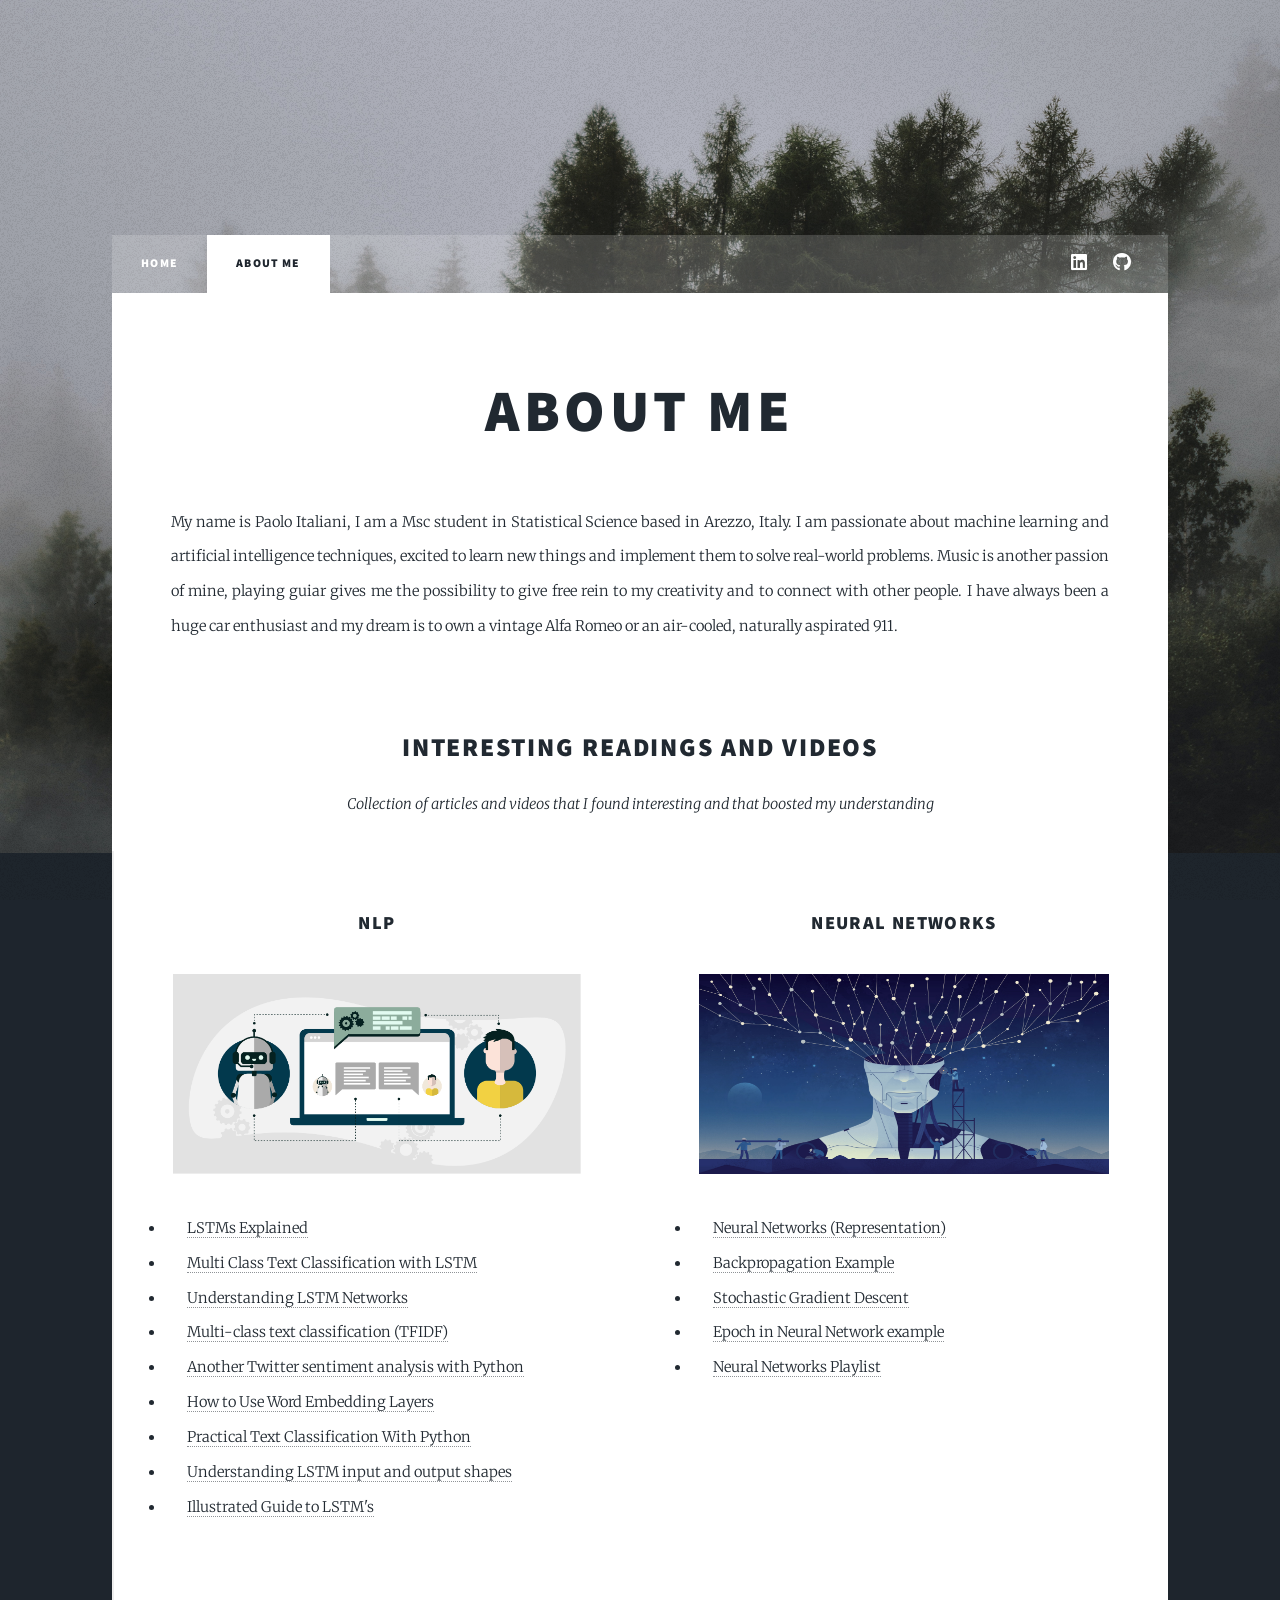
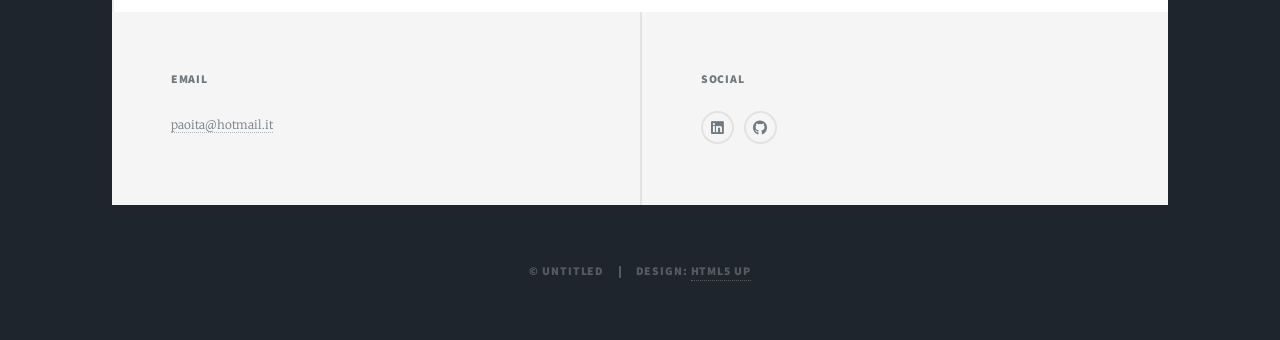
==== commit 5805d24f: "Update about_me.html" ====
--- a/about_me.html
+++ b/about_me.html
@@ -91,8 +91,8 @@
                                                 <li> <a href="http://colah.github.io/posts/2015-08-Understanding-LSTMs/">Understanding LSTM Networks</a> </li>
                                                 <li> <a href="https://www.kaggle.com/selener/multi-class-text-classification-tfidf">Multi-class text classification (TFIDF)</a> </li>
                                                 <li> <a href="https://towardsdatascience.com/another-twitter-sentiment-analysis-with-python-part-9-neural-networks-with-tfidf-vectors-using-d0b4af6be6d7">Another Twitter sentiment analysis with Python</a> </li>
-                                                <li> <a href="https://machinelearningmastery.com/use-word-embedding-layers-deep-learning-keras/">How to Use Word Embedding Layers for Deep Learning</a> </li>
-                                                <li> <a href="https://realpython.com/python-keras-text-classification/#what-is-a-word-embedding">Practical Text Classification With Python and Keras</a> </li>
+                                                <li> <a href="https://machinelearningmastery.com/use-word-embedding-layers-deep-learning-keras/">How to Use Word Embedding Layers</a> </li>
+                                                <li> <a href="https://realpython.com/python-keras-text-classification/#what-is-a-word-embedding">Practical Text Classification With Python</a> </li>
                                                 <li> <a href="https://www.youtube.com/watch?v=CcGf_Uo7NMw&list=LL&index=3&t=596s">Understanding LSTM input and output shapes</a> </li>
                                                 <li> <a href="https://www.youtube.com/watch?v=8HyCNIVRbSU">Illustrated Guide to LSTM's</a> </li>
                                                 
@@ -182,4 +182,4 @@
     <script src="assets/js/util.js"></script>
     <script src="assets/js/main.js"></script>
 	</body>
-</html>+</html>
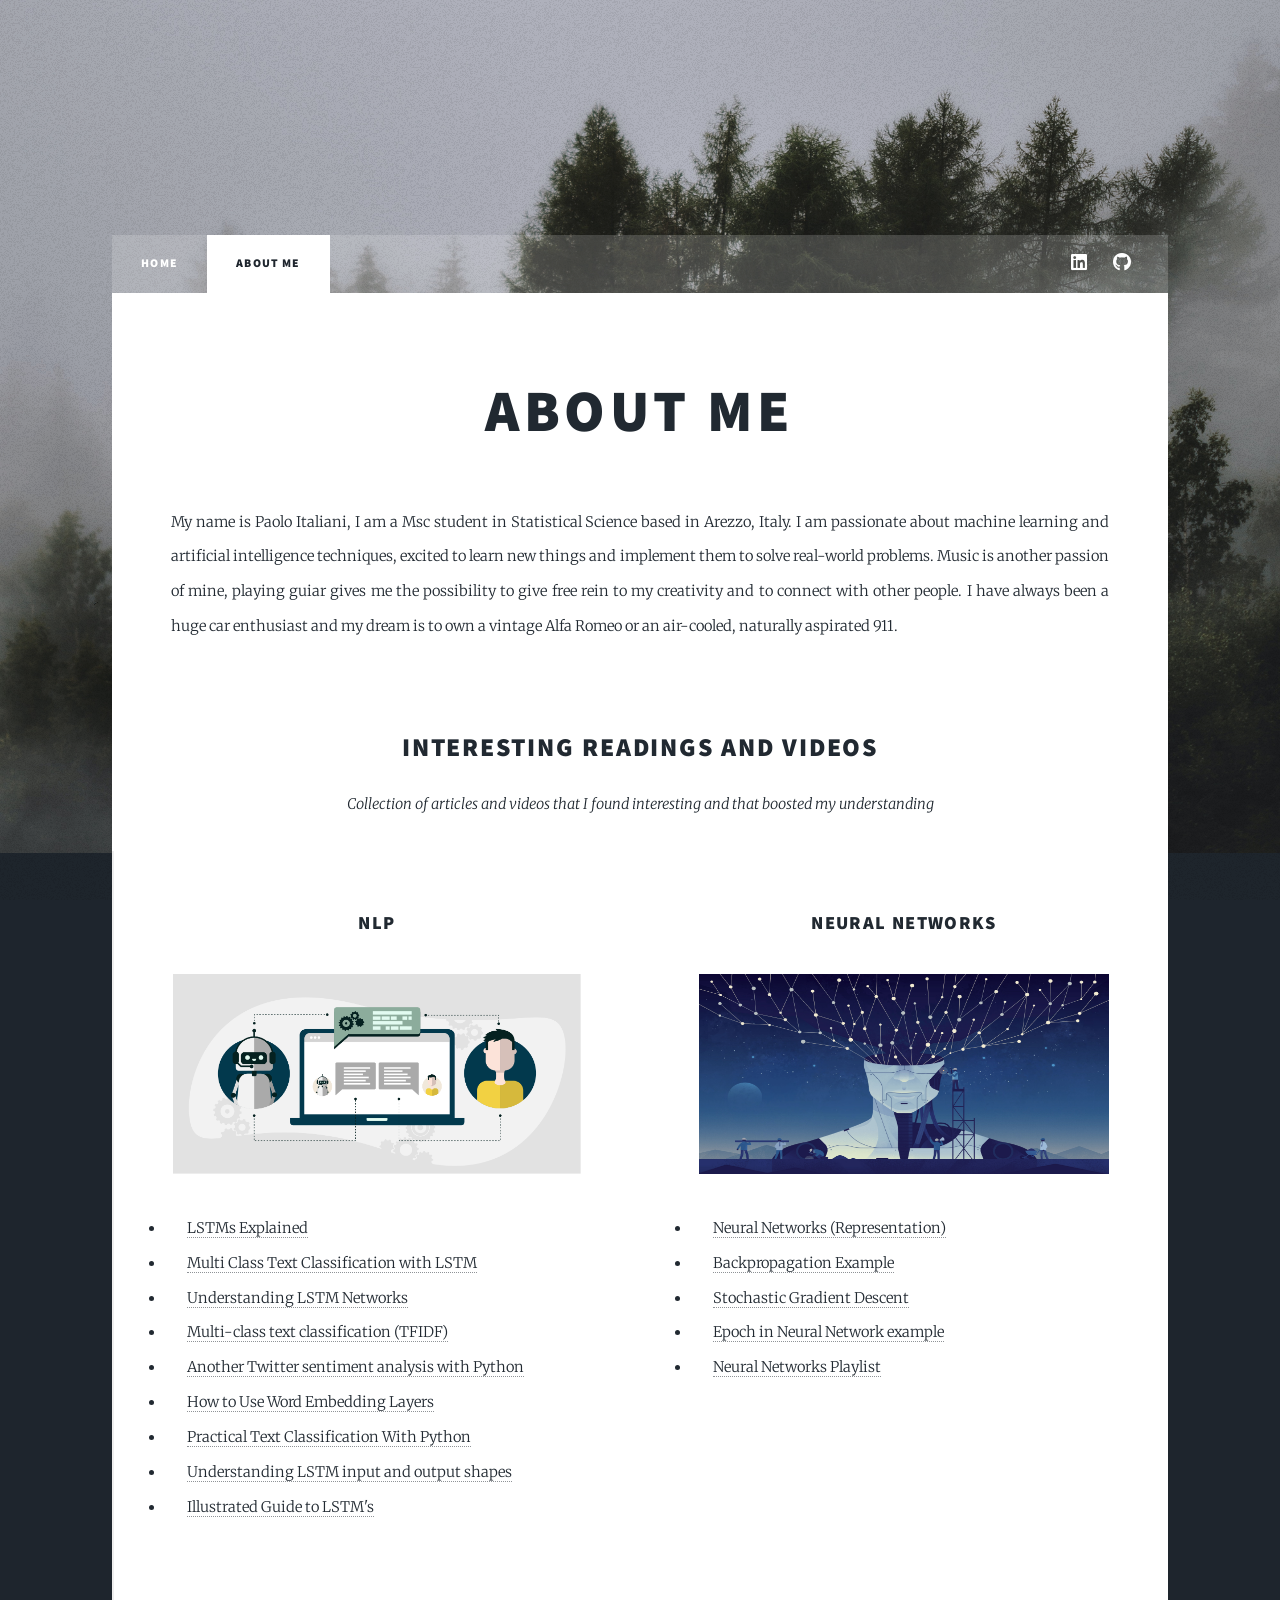
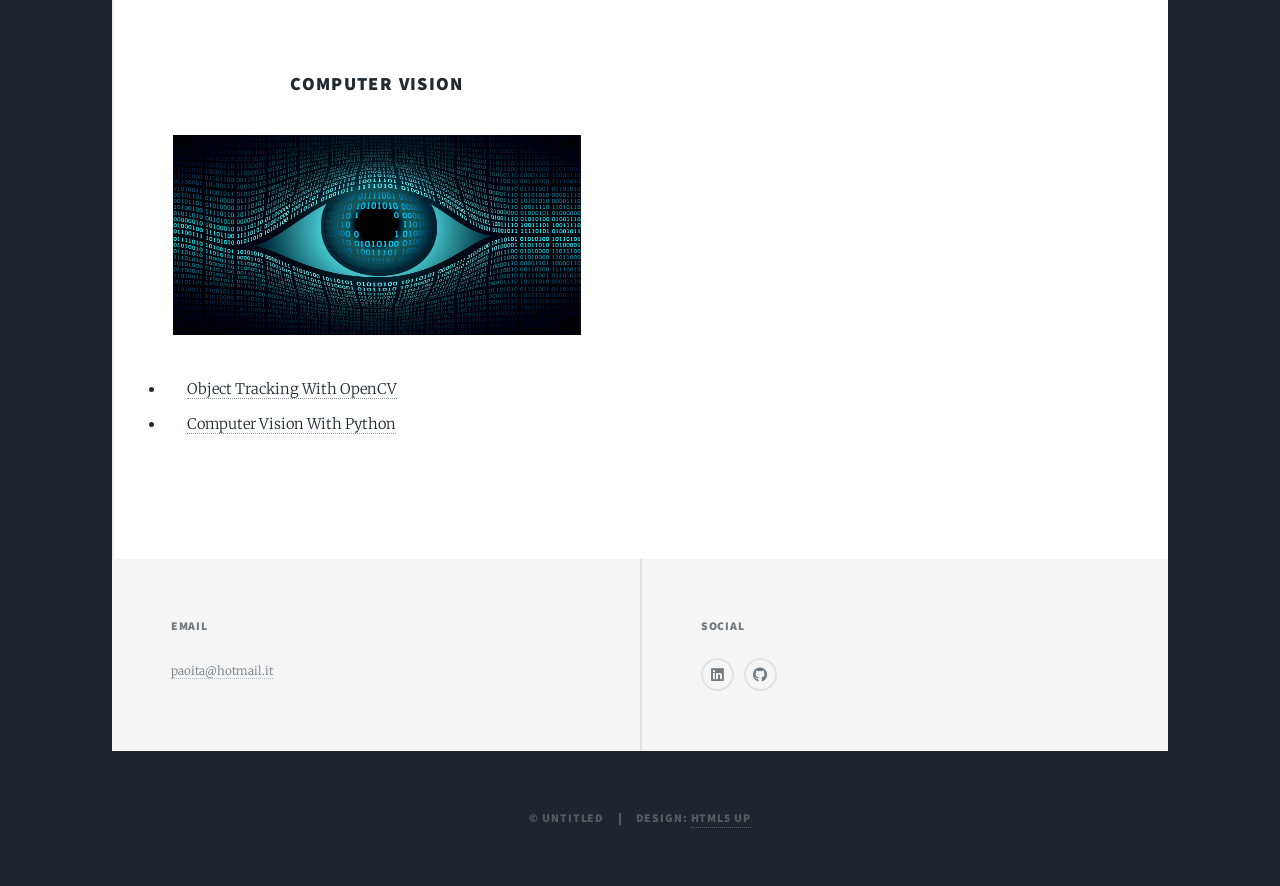
==== commit 33afe7a2: "commit" ====
--- a/about_me.html
+++ b/about_me.html
@@ -136,6 +136,34 @@
                                     </div>
 									<ul class="actions special">
 									</ul>
+                                </article>
+                                
+                                <article>
+                                    
+
+                                    <section class="post">
+                                        
+									<header>
+										
+										<h3><a href="#">Computer Vision</a></h3>
+									</header>
+                                    <a href="#" class="image fit"><img src="images/Comp_Vision.jpg"  alt="" /></a>
+                                    <div class="row">
+                                        <div class="col-1-medium">
+    
+                                            
+                                            <ul class="row">
+                                                <li> <a href="https://www.pyimagesearch.com/2018/07/23/simple-object-tracking-with-opencv/">Object Tracking With OpenCV</a> </li>
+                                                <li> <a href="https://www.youtube.com/playlist?list=PLWw98q-Xe7iH8UHARl8RGk8MRj1raY4Eh">Computer Vision With Python</a> </li>
+
+
+
+
+                                            </ul>
+                                        </div>
+                                    </div>
+									<ul class="actions special">
+									</ul>
 								</article>
 								
 							</section>
